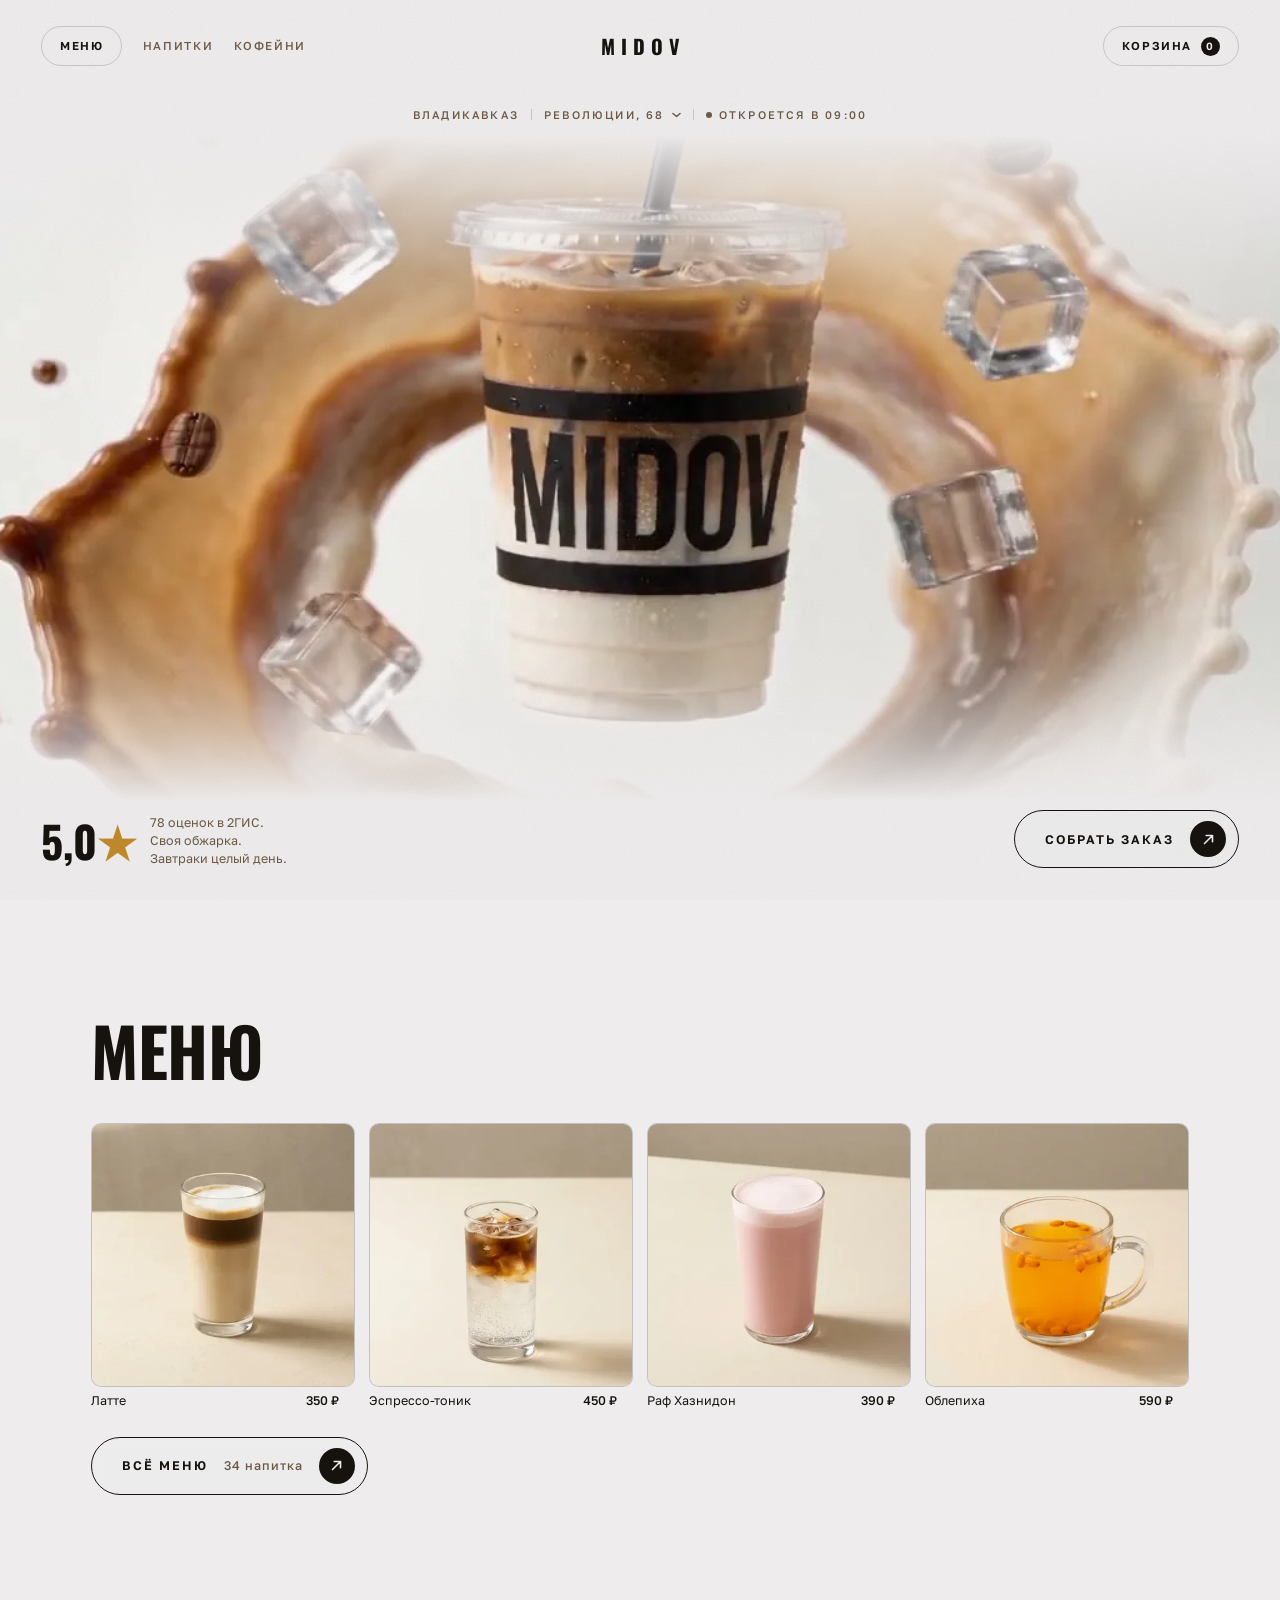
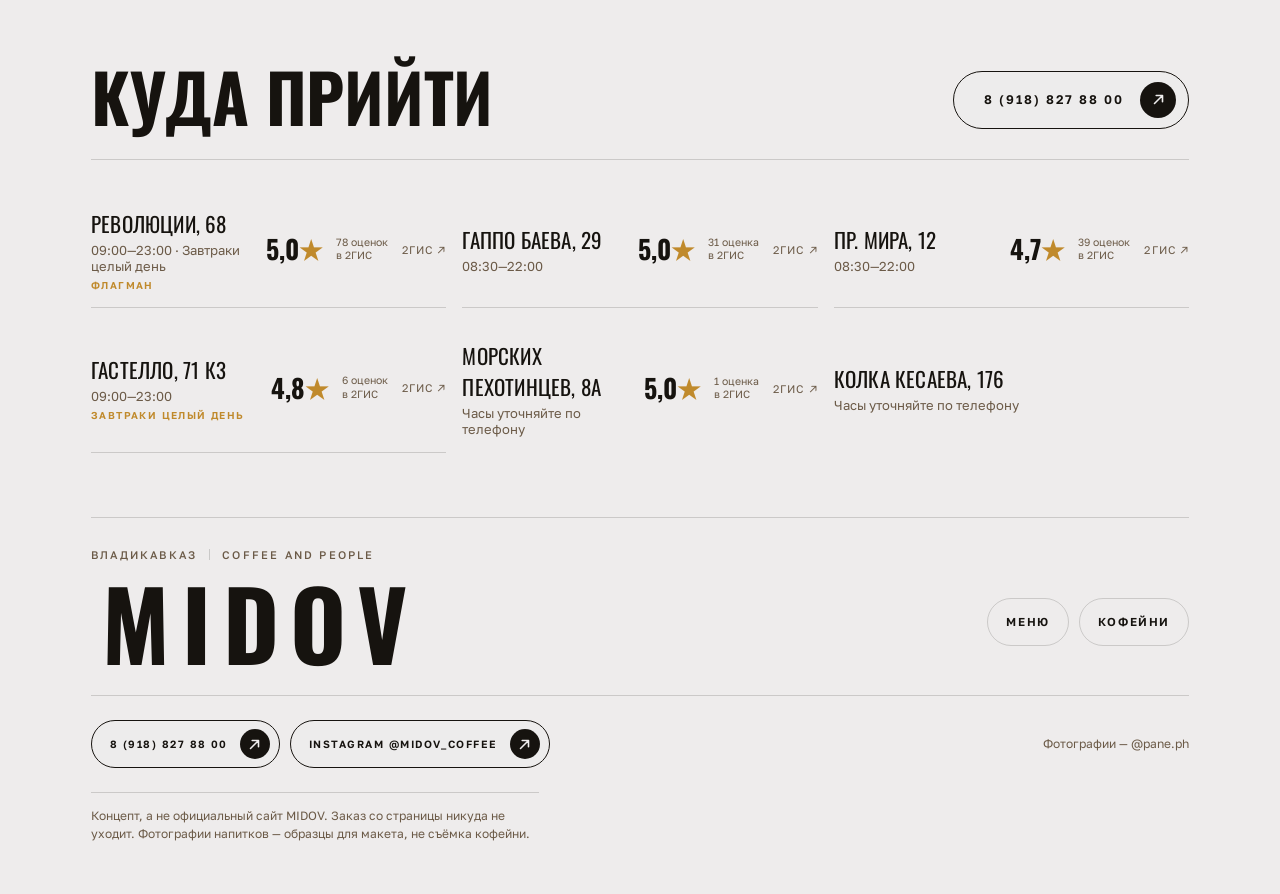
==== index.html @ 7a3e1029 "Концепт сайта MIDOV, выложенный статикой Страница уходит на публичный адрес, поэтому к ней добавлено" ====
<!doctype html>
<html lang="ru">
<head>
<meta charset="utf-8">
<meta name="viewport" content="width=device-width, initial-scale=1">
<title>MIDOV Coffee — концепт сайта кофейни, Владикавказ</title>

<!-- Служебная разметка для поиска и мессенджеров. Появилась вместе с
     выкладкой на публичный адрес: страницу должно быть видно в выдаче,
     а по ссылке в переписке обязано разворачиваться превью, а не голый
     адрес. Всё, что здесь сказано, повторяет строку в подвале — это
     концепт, а не сайт кофейни. Врать роботам тем же нельзя, чем нельзя
     врать гостю (принцип I). -->
<meta name="description" content="Демонстрационный сайт кофейни MIDOV: меню из семи разделов, шесть точек во Владикавказе и работающая корзина. Концепт, не официальный сайт кофейни.">
<link rel="canonical" href="https://sarmtem-t7.github.io/midov-demo/">

<meta property="og:type" content="website">
<meta property="og:locale" content="ru_RU">
<meta property="og:url" content="https://sarmtem-t7.github.io/midov-demo/">
<meta property="og:title" content="MIDOV Coffee — концепт сайта кофейни, Владикавказ">
<meta property="og:description" content="Меню из семи разделов, шесть точек во Владикавказе и заказ, который собирается прямо на странице. Концепт, не официальный сайт кофейни.">
<meta property="og:image" content="https://sarmtem-t7.github.io/midov-demo/assets/og-cover.jpg">
<meta property="og:image:width" content="1200">
<meta property="og:image:height" content="630">
<meta property="og:image:alt" content="Фасад MIDOV COFFEE и гости за уличными столиками">
<meta name="twitter:card" content="summary_large_image">

<link rel="preconnect" href="https://fonts.googleapis.com">
<link rel="preconnect" href="https://fonts.gstatic.com" crossorigin>
<link rel="stylesheet" href="https://fonts.googleapis.com/css2?family=Golos+Text:wght@400;500;600;700&family=Oswald:wght@500;700&display=swap">

<!-- Постер первого кадра грузим раньше всего: он появляется на экране
     до того, как доиграет хоть один кадр видео, и решает, увидит гость
     кофе или белый прямоугольник. -->
<link rel="preload" as="image" href="assets/video/hero-splash-poster.webp">

<!-- Стили первого экрана — здесь, внутри разметки, а не отдельным файлом.
     Первый экран и есть вся страница на этом шаге, поэтому «некритических»
     стилей у него нет: любой вынесенный кусок добавил бы блокирующий
     запрос ровно перед первым кадром (принцип IV конституции). -->
<style>
:root {
  --paper:    #EEECEC;
  --ink:      #16130F;
  --ink-soft: #6B5A47;
  --ochre:    #C08A2C;
  --hairline: rgba(22, 19, 15, .16);

  --display: 'Oswald', 'Haettenschweiler', 'Arial Narrow', sans-serif;
  --body:    'Golos Text', system-ui, -apple-system, 'Segoe UI', sans-serif;
}

@media (prefers-color-scheme: dark) {
  :root:not([data-theme="light"]) {
    --paper:    #131313;
    --ink:      #F2E8D7;
    --ink-soft: #A2907A;
    --ochre:    #E2A93E;
    --hairline: rgba(242, 232, 215, .18);
  }
}
:root[data-theme="dark"] {
  --paper:    #131313;
  --ink:      #F2E8D7;
  --ink-soft: #A2907A;
  --ochre:    #E2A93E;
  --hairline: rgba(242, 232, 215, .18);
}

* { box-sizing: border-box; }

/* Атрибут hidden задаёт display:none лишь в стилях браузера, и любое
   авторское display его перебивает. У .status стоит inline-flex, поэтому
   скрытый статус оставался видимым — а это показ выдуманных часов там,
   где их нет. Правило возвращает hidden силу над всей страницей. */
[hidden] { display: none !important; }
html, body { margin: 0; padding: 0; }
body {
  background: var(--paper);
  color: var(--ink);
  font-family: var(--body);
  -webkit-font-smoothing: antialiased;
  overflow-x: hidden;
}
:focus-visible { outline: 2px solid var(--ochre); outline-offset: 4px; border-radius: 2px; }

.hero {
  position: relative;
  min-height: 100svh;
  display: flex;
  flex-direction: column;
  padding: clamp(14px, 2.2vw, 26px) clamp(16px, 3.2vw, 44px) clamp(18px, 2.6vw, 32px);
  overflow: hidden;
  isolation: isolate;
}

/* ── Сцена ───────────────────────────────────────────────
   Ролик снят на холодном сером фоне, а страница кремовая.
   Умножение на цвет бумаги сажает белое видео ровно в тон
   страницы: белое становится кремовым, кофе остаётся кофе.
   Края растворяем маской — иначе виден прямоугольник и
   виньетка по его углам. */

.scene {
  position: absolute;
  inset: 0;
  isolation: isolate;
  pointer-events: none;
  overflow: hidden;
}

.scene--back { z-index: 1; }

/* Тот же кадр вторым слоем НАД заголовком, с окном по стакану.
   Пиксели те же и совмещены точка в точку, поэтому шва нет:
   меняется только то, что внутри окна текст уходит за предмет.
   Из-за этого сцена и текст перестают быть двумя слоями. */
.scene--front {
  z-index: 7;
  -webkit-mask-image: radial-gradient(ellipse 19% 40% at 51% 60%, #000 74%, transparent 92%);
          mask-image: radial-gradient(ellipse 19% 40% at 51% 60%, #000 74%, transparent 92%);
}

.scene video,
.scene img {
  display: block;
  width: 100%;
  height: 100%;
  object-fit: cover;
  /* Кадр сдвинут вниз: сверху остаётся чистая полоса фона,
     на которой держится заголовок. Цвет и свет не трогаем —
     ролик идёт ровно таким, каким снят. */
  object-position: center 68%;
}



/* Засветка бумагой сверху и снизу. Кадр занят почти целиком,
   и без неё шапка с заголовком тонут в кофе. Уменьшать сцену
   нельзя — в ней вся суть, поэтому отвоёвываем полосы светом.

   Полосы доведены до строк, которые на них стоят. Прежние держали
   контраст, пока внизу кадра оставался спокойный фон; на нынешнем
   ролике под строку рейтинга приходит светлый всплеск, и она пропадала:
   1,77 на светлой теме и ровно 1,00 на тёмной при норме 4,5 — то есть
   цвет текста в цвет кофе. Строка адреса давала 2,00 и 2,20.

   На узком экране это уже исправлено (см. медиазапрос ниже), там те же
   цифры вышли за 5. Здесь — то же самое лекарство: солнце садится ниже,
   а середина кадра, где и происходит всплеск, остаётся нетронутой. */
.hero::before {
  content: "";
  position: absolute;
  inset: 0;
  z-index: 2;
  pointer-events: none;
  background:
    linear-gradient(to bottom,
      var(--paper) 0%,
      var(--paper) 15%,
      color-mix(in srgb, var(--paper) 74%, transparent) 21%,
      color-mix(in srgb, var(--paper) 28%, transparent) 30%,
      transparent 39%),
    linear-gradient(to top,
      var(--paper) 0%,
      var(--paper) 11%,
      color-mix(in srgb, var(--paper) 62%, transparent) 18%,
      color-mix(in srgb, var(--paper) 24%, transparent) 26%,
      transparent 34%);
}

/* Бумажное зерно поверх всего. */
.hero::after {
  content: "";
  position: absolute;
  inset: 0;
  z-index: 9;
  pointer-events: none;
  opacity: .42;
  mix-blend-mode: multiply;
  background-image: url("data:image/svg+xml,%3Csvg xmlns='http://www.w3.org/2000/svg' width='180' height='180'%3E%3Cfilter id='n'%3E%3CfeTurbulence type='fractalNoise' baseFrequency='.85' numOctaves='3'/%3E%3CfeColorMatrix type='saturate' values='0'/%3E%3C/filter%3E%3Crect width='180' height='180' filter='url(%23n)' opacity='.22'/%3E%3C/svg%3E");
}

/* ── Шапка ───────────────────────────────────────────────── */

.nav {
  position: relative;
  z-index: 20;
  display: grid;
  grid-template-columns: 1fr auto 1fr;
  align-items: center;
  gap: 16px;
}
.nav__left, .nav__right { display: flex; align-items: center; gap: clamp(10px, 1.6vw, 26px); }
.nav__right { justify-content: flex-end; }

.pill {
  display: inline-flex; align-items: center; gap: 9px;
  min-height: 40px; padding: 0 18px;
  border: 1px solid var(--hairline); border-radius: 999px;
  /* font-family обязателен: <button> его не наследует, и кнопка корзины
     съезжала на системный Arial рядом со ссылками на Golos Text. */
  font-family: var(--body);
  font-size: 11.5px; font-weight: 600; letter-spacing: .14em; text-transform: uppercase;
  color: var(--ink); text-decoration: none; background: transparent; cursor: pointer;
  transition: background-color .25s ease, border-color .25s ease, color .25s ease;
}
.pill:hover { background: var(--ink); border-color: var(--ink); color: var(--paper); }

.pill__count {
  display: grid; place-items: center;
  min-width: 19px; height: 19px; border-radius: 999px;
  background: var(--ink); color: var(--paper);
  font-size: 10.5px; font-variant-numeric: tabular-nums;
  transition: background-color .25s ease, color .25s ease;
}
.pill:hover .pill__count { background: var(--paper); color: var(--ink); }

.nav__link {
  font-size: 11.5px; font-weight: 500; letter-spacing: .14em; text-transform: uppercase;
  color: var(--ink-soft); text-decoration: none; transition: color .2s ease;
}
.nav__link:hover { color: var(--ink); }

.nav__mark {
  font-family: var(--display); font-weight: 700;
  font-size: clamp(15px, 1.6vw, 20px);
  letter-spacing: .3em; text-indent: .3em; text-transform: uppercase;
}

/* ── Заголовок ───────────────────────────────────────────── */

.stage {
  position: relative;
  z-index: 6;
  display: flex; flex-direction: column; align-items: center;
  padding-top: clamp(14px, 4.2vh, 50px);
  pointer-events: none;
}

.eyebrow {
  display: flex; align-items: center; gap: 12px;
  margin: 0 0 clamp(10px, 1.8vh, 22px);
  font-size: 11px; font-weight: 500; letter-spacing: .2em; text-transform: uppercase;
  color: var(--ink-soft);
}
.eyebrow__sep { width: 1px; height: 11px; background: var(--hairline); }
.status { display: inline-flex; align-items: center; gap: 7px; }
.status__dot { width: 6px; height: 6px; border-radius: 999px; background: var(--ochre); }

.type {
  /* Слова разнесены по бокам от стакана: просвет между ними — это
     он сам. Прежняя строка шла по центру, и стакан съедал её
     середину; теперь съедать нечего, пауза задумана. */
  /* Сетка, а не flex: два столбца по 1fr прижимают слова к просвету
     с обеих сторон, поэтому сам просвет всегда ровно по центру кадра.
     На flex он съезжал, потому что слова разной длины. */
  display: grid;
  grid-template-columns: 1fr clamp(150px, 25vw, 460px) 1fr;
  align-items: baseline;
  width: 100%;
  margin: 0;
  font-family: var(--display); font-weight: 700;
  font-size: clamp(2.1rem, 7.4vw, 6.4rem);
  line-height: .92; letter-spacing: -.004em;
  text-transform: uppercase; text-align: center;
}
.type__word { display: block; overflow: hidden; padding: .11em 0 .13em; }
.type__word:first-child { grid-column: 1; justify-self: end;   text-align: right; }
.type__word:last-child  { grid-column: 3; justify-self: start; text-align: left;  }
.type__inner { display: block; }

/* ── Нижняя строка ───────────────────────────────────────── */

.footline {
  position: relative;
  z-index: 6;
  margin-top: auto;
  display: flex; align-items: flex-end; justify-content: space-between;
  gap: clamp(16px, 4vw, 60px);
}
.proof { display: flex; align-items: center; gap: 14px; }
.proof__score {
  font-family: var(--display); font-weight: 700;
  font-size: clamp(28px, 3.4vw, 46px); line-height: 1;
  font-variant-numeric: tabular-nums;
}
.proof__star { color: var(--ochre); }
.proof__text { max-width: 21ch; font-size: 12.5px; line-height: 1.45; color: var(--ink-soft); }

.cta {
  display: inline-flex; align-items: center; gap: 16px;
  min-height: 58px; padding: 0 12px 0 30px;
  border: 1px solid var(--ink); border-radius: 999px;
  font-size: 12.5px; font-weight: 600; letter-spacing: .16em; text-transform: uppercase;
  color: var(--ink); text-decoration: none; white-space: nowrap;
  background: color-mix(in srgb, var(--paper) 72%, transparent);
  backdrop-filter: blur(3px);
  transition: background-color .3s cubic-bezier(.22,1,.36,1), color .3s cubic-bezier(.22,1,.36,1);
}
.cta__arrow {
  display: grid; place-items: center;
  width: 36px; height: 36px; border-radius: 999px;
  background: var(--ink); color: var(--paper);
  transition: transform .35s cubic-bezier(.22,1,.36,1), background-color .3s ease, color .3s ease;
}
.cta:hover { background: var(--ink); color: var(--paper); }
.cta:hover .cta__arrow { background: var(--paper); color: var(--ink); transform: rotate(45deg); }

/* ── Появление ───────────────────────────────────────────── */

.js .hero:not(.anim) .type__inner { transform: translateY(106%); }
.js .hero:not(.anim) .nav,
.js .hero:not(.anim) .eyebrow,
.js .hero:not(.anim) .footline { opacity: 0; }

@media (prefers-reduced-motion: no-preference) {
  /* Текст входит, пока всплеск ещё поднимается: сначала кадр,
     потом слова — иначе они спорят за первую секунду. */
  .anim .type__inner { animation: rise-text .95s cubic-bezier(.22,1,.36,1) both; }
  .anim .type__word:nth-child(1) .type__inner { animation-delay: .70s; }
  .anim .type__word:nth-child(2) .type__inner { animation-delay: .84s; }
  .anim .nav,
  .anim .eyebrow  { animation: fade-up .8s cubic-bezier(.22,1,.36,1) .35s both; }
  .anim .footline { animation: fade-up .8s cubic-bezier(.22,1,.36,1) 1.9s both; }
}

@keyframes rise-text { from { transform: translateY(106%); } to { transform: none; } }
@keyframes fade-up   { from { transform: translateY(14px); opacity: 0; } to { transform: none; opacity: 1; } }

@media (max-width: 860px) { .nav__links { display: none; } }


@media (max-width: 680px) {
  /* На портретном экране кадр 16:9 заполняет высоту, и от всплеска
     остаётся крупный план стакана: корона уходит за края. Так и надо —
     первый экран должен быть сплошным, как на широком, а не полосой
     с пустыми полями сверху и снизу.

     Точка кадрирования поднята с 68% до 44%: при прежней низ кадра
     забирала молочная лужа, а надпись на стакане уезжала под нижнюю
     строку с рейтингом. */
  .scene__video { object-position: center 44%; }

  /* Строка рейтинга получает свою подложку — ровно тем же приёмом, каким
     держится кнопка заказа. Без неё текст лежит прямо на всплеске, и
     контраст падает до 1,80:1 при норме 4,5. Усиливать засветку дальше
     нельзя: она вымоет сам всплеск, ради которого экран и сделан. */
  .proof {
    padding: 10px 14px;
    border-radius: 16px;
    /* Плотная, а не полупрозрачная: сквозь 82% всплеск всё равно
       просвечивал и держал контраст на 3,16 вместо 4,5. */
    background: var(--paper);
  }

  /* Вертикальный ролик доходит до самого низа кадра, и нижняя строка легла
     прямо на всплеск: контраст упал до 1,80:1 при норме 4,5. Прежней
     засветки хватало, когда внизу оставался чистый фон. Усиливаем её
     на узком экране — ровно настолько, чтобы текст читался, не пряча
     сам всплеск. */
  .hero::before {
    background:
      /* Верхняя засветка доведена до места, где стоит строка адреса.
         Прежней хватало на светлой теме и не хватало на тёмной: ролик
         яркий, текст тоже светлый, и на полупрозрачной подложке
         контраст падал до 2,39 при норме 4,5. */
      linear-gradient(to bottom,
        var(--paper) 0%,
        var(--paper) 13%,
        color-mix(in srgb, var(--paper) 82%, transparent) 20%,
        color-mix(in srgb, var(--paper) 34%, transparent) 30%,
        transparent 42%),
      linear-gradient(to top,
        var(--paper) 0%,
        color-mix(in srgb, var(--paper) 92%, transparent) 12%,
        color-mix(in srgb, var(--paper) 62%, transparent) 22%,
        transparent 34%);
  }

  .footline { flex-direction: column; align-items: stretch; gap: 14px; }
  .cta { justify-content: space-between; padding-right: 11px; }
  .proof__text { max-width: none; }
  .eyebrow { flex-wrap: wrap; justify-content: center; row-gap: 6px; }
  /* Второй разделитель на узком экране лишний. Здесь был :last-of-type,
     но соседи все span — он указывал на .status, и разделитель оставался
     висеть в никуда после адреса. */
  .eyebrow > .eyebrow__sep:nth-last-child(2) { display: none; }
}

/* Низкий экран: вертикали мало, сцена начинает задевать заголовок
   и рейтинг — уводим её меньше и выше. */

/* ── Выбор точки ─────────────────────────────────────────
   Адрес в подзаголовке стоял один на всю сеть, хотя точек шесть и часы
   у них разные: 08:30 у одних, 09:00 у других. Теперь это кнопка, и
   выбор меняет разом адрес, часы и живой статус.

   Два подвоха этого места. Первый: .stage не принимает указатель
   (pointer-events: none), иначе сцена перестала бы ловить курсор —
   значит кнопке право на нажатие надо вернуть поимённо. Второй: .stage
   лежит на z-index 6, а над ним второй слой сцены (7) и зерно (9),
   поэтому раскрытый список уехал бы под них. Поднимаем весь слой
   заголовка только на время раскрытия. */
/* Порядок слоёв внутри .stage задан явно. Полагаться на неявный нельзя:
   у .type__inner остаётся transform после анимации появления, а это
   собственный контекст наложения, и заголовок всплывал поверх списка. */
.eyebrow { position: relative; z-index: 3; }
.type    { position: relative; z-index: 1; }
.picker  { position: relative; pointer-events: auto; }

.picker__btn {
  display: inline-flex; align-items: center; gap: 7px;
  min-height: 34px; margin: -6px -10px; padding: 0 10px;
  border: 0; border-radius: 999px; background: transparent;
  font: inherit; color: inherit; letter-spacing: inherit;
  text-transform: inherit; cursor: pointer;
  transition: background-color .2s ease, color .2s ease;
}
.picker__btn:hover { color: var(--ink); background: color-mix(in srgb, var(--ink) 7%, transparent); }
.picker__caret { transition: transform .25s cubic-bezier(.22,1,.36,1); }
.picker__btn[aria-expanded="true"] .picker__caret { transform: rotate(180deg); }

/* Список — span, а не ul. Парсер HTML закрывает <p> при встрече <ul>,
   и список вылетал из подзаголовка вместе со .picker: переставал
   наследовать pointer-events и позиционировался от чужого предка.
   В исходнике вложенность выглядела правильной, в дереве — нет. */
.picker__list {
  display: block;
  position: absolute; top: calc(100% + 10px); left: 50%; translate: -50% 0;
  z-index: 30; min-width: 240px; max-width: calc(100vw - 24px);
  margin: 0; padding: 6px; list-style: none;
  border: 1px solid var(--hairline); border-radius: 16px;
  /* Плотный фон, а не полупрозрачный: список висит над всплеском и над
     заголовком, и любая просвечивающая подложка делает адреса нечитаемыми.
     Размытие оставлено как подстраховка по краям, но опираться на него
     нельзя — без ускорителя оно не рисуется вовсе. */
  background: var(--paper);
  backdrop-filter: blur(14px);
  box-shadow: 0 18px 44px -18px rgba(0,0,0,.4);
  text-transform: none; letter-spacing: 0;
}
.picker__list[hidden] { display: none; }

.picker__opt {
  display: flex; align-items: baseline; gap: 10px; width: 100%;
  min-height: 44px; padding: 9px 12px;            /* 44px — цель нажатия */
  border: 0; border-radius: 11px; background: transparent;
  font-family: var(--body); font-size: 13px; color: var(--ink);
  text-align: left; cursor: pointer;
}
.picker__opt:hover { background: color-mix(in srgb, var(--ink) 8%, transparent); }
.picker__opt[aria-current="true"] { background: color-mix(in srgb, var(--ochre) 17%, transparent); }
.picker__opt-addr { flex: 1; font-weight: 500; }
/* Часы моноширинными цифрами: иначе строки списка дёргаются по вертикали. */
.picker__opt-hours { font-size: 11.5px; color: var(--ink-soft); font-variant-numeric: tabular-nums; }
.picker__opt-flag { font-size: 10px; letter-spacing: .12em; text-transform: uppercase; color: var(--ochre); }

/* Слой заголовка поднимается над сценой и зерном только пока список открыт. */
.hero.picker-open .stage { z-index: 12; }

@media (max-width: 680px) {
  .picker__list { left: 0; translate: 0 0; }
}

/* Анимация после всплеска — тот самый ролик из Higgsfield, но развёрнутый
   и замкнутый.

   Развёрнутый: он начинается со 139-го кадра, а всплеск обрывается на
   94-м из 97 — это лучшая пара из всех 97×144 сочетаний. Подбирать можно
   обе точки сразу, а не только начало анимации: расхождение падает
   с 9,0% пикселей до 2,5%. Хвоста всплеска теряется 0,12 секунды.

   Замкнутый: ролик идёт вперёд, затем назад, поэтому его конец равен его
   началу — 0,0%. Точки повтора, которую ловил глаз раз в шесть секунд,
   больше нет вовсе.

   Оставшиеся 6,9% закрывает наплыв. Он длинный и плавный намеренно: ролики
   сняты порознь и точно совпасть не могут, а на почти осевшей жидкости
   восьмая доля секунды на кадр читается как оседание, а не как склейка. */
.scene__video { position: absolute; inset: 0; }

/* Смена мгновенная, без наплыва.

   Наплыв здесь был вреден по существу. Стакан в последнем кадре всплеска
   и в первом кадре анимации стоит чуть по-разному, и пока оба слоя
   полупрозрачны, видно ДВА стакана: двойной ободок, задвоенная надпись.
   Никакая длительность это не лечит — наоборот, чем дольше наплыв, тем
   дольше держится призрак.

   Пара кадров подобрана по самому стакану, а не по кадру целиком: раньше
   выбор перетягивал размытый фон всплеска, занимающий больше половины
   площади. Всплеск обрывается на 94-м кадре из 97, анимация начинается
   со 135-го — расхождение по стакану 2,14 против 2,92 у прежней пары.

   Скачок при такой смене меньше, чем собственное движение ролика между
   соседними кадрами, поэтому резкая склейка тише плавной. */
.scene__video--splash { opacity: 1; }
.scene__video--idle   { opacity: 0; }
.scene.is-idle .scene__video--idle { opacity: 1; }
.scene.is-idle .scene__video--idle { opacity: 1; }

@media (prefers-reduced-motion: reduce) {
  .scene__video--idle { transition: none; }
}


/* Заголовок ушёл с экрана, но остался для голоса и поиска. */
.sr-only {
  position: absolute; width: 1px; height: 1px;
  margin: -1px; padding: 0; overflow: hidden;
  clip: rect(0 0 0 0); clip-path: inset(50%); white-space: nowrap;
}


/* Автозапуск запрещён: показываем конечный кадр без движения. Постер
   петли — это финал сцены, то есть уже собранная композиция, а не
   первый кадр всплеска, на котором стакана ещё нет. */
.scene.is-static .scene__video--idle {
  background: var(--paper) center/cover no-repeat;
}
</style>

<!-- Стили секций ниже первого экрана: меню, панель заказа, точки, подвал. -->
<link rel="stylesheet" href="css/style.css">

<!-- Маршрутизатор подключён здесь, а не в конце страницы, и это в нём
     главное: он ставит вид (лендинг или меню) атрибутом на <html> до
     того, как разобран <body>. Подключи его ниже — гость, пришедший по
     ссылке сразу в меню, увидел бы вспышку лендинга. Он же не даёт
     закачаться ролику первого экрана, если первый экран не показывается. -->
<script src="js/router.js"></script>

<script>document.documentElement.classList.add('js')</script>
</head>
<body>

<div class="hero">

  <div class="scene scene--back" aria-hidden="true">
    <video class="scene__video scene__video--splash" poster="assets/video/hero-splash-poster.webp"
           data-poster-v="assets/video/hero-v-poster.webp" muted autoplay playsinline preload="auto">
      <source src="assets/video/hero-splash.mp4" data-src-v="assets/video/hero-loop-v.mp4" type="video/mp4">
    </video>
    <video class="scene__video scene__video--idle" poster="assets/video/hero-idle-poster.webp"
           data-poster-v="assets/video/hero-v-poster.webp" muted autoplay playsinline preload="auto" loop>
      <source src="assets/video/hero-idle.mp4" type="video/mp4">
    </video>
  </div>

  <header class="nav">
    <div class="nav__left">
      <a class="pill" href="#menu">Меню</a>
      <a class="nav__link nav__links" href="#menu">Напитки</a>
      <a class="nav__link nav__links" href="#shops">Кофейни</a>
    </div>
    <span class="nav__mark">MIDOV</span>
    <div class="nav__right">
      <button class="pill" type="button" id="cart-btn">Корзина <span class="pill__count" id="cart-count">0</span></button>
    </div>
  </header>

  <div class="stage">
    <p class="eyebrow">
      <span>Владикавказ</span>
      <span class="eyebrow__sep" aria-hidden="true"></span>
      <span class="picker">
        <button class="picker__btn" type="button" id="shop-btn"
                aria-expanded="false" aria-haspopup="listbox" aria-controls="shop-list">
          <span id="shop-addr">Революции, 68</span>
          <svg class="picker__caret" width="9" height="6" viewBox="0 0 9 6" fill="none" aria-hidden="true">
            <path d="M1 1.5 4.5 4.5 8 1.5" stroke="currentColor" stroke-width="1.5" stroke-linecap="round" stroke-linejoin="round"/>
          </svg>
        </button>
        <span class="picker__list" id="shop-list" role="listbox" aria-label="Выберите кофейню" hidden></span>
      </span>
      <span class="eyebrow__sep" aria-hidden="true"></span>
      <span class="status"><span class="status__dot"></span><span id="status-text"></span></span>
    </p>

    <h1 class="sr-only">MIDOV — кофейня во Владикавказе</h1>
  </div>

  <div class="footline">
    <div class="proof">
      <span class="proof__score" id="proof-score">5,0<span class="proof__star">★</span></span>
      <span class="proof__text" id="proof-text">78 оценок в 2ГИС.<br>Своя обжарка.</span>
    </div>
    <a class="cta" href="#">
      Собрать заказ
      <span class="cta__arrow" aria-hidden="true">
        <svg width="15" height="15" viewBox="0 0 15 15" fill="none">
          <path d="M3.5 11.5 11.5 3.5M11.5 3.5H5.2M11.5 3.5v6.3" stroke="currentColor" stroke-width="1.6" stroke-linecap="round" stroke-linejoin="round"/>
        </svg>
      </span>
    </a>
  </div>

</div>

<!-- ═══ Меню на весь экран ══════════════════════════════════════════════
     Отдельная вкладка меню, о которой просил заказчик. Отдельным файлом её
     сделать нельзя: демо уходит одним артефактом, второму html там негде
     лежать. Поэтому это вид: лендинг и меню сменяют друг друга в одном
     документе, а адрес меняет router.js через history.pushState('#menu') —
     значит и кнопка «назад» в браузере работает, и ссылку на меню можно
     переслать.

     Вид стоит сразу за первым экраном намеренно. Гость, пришедший прямо в
     меню, получает его разметку следом за шапкой, а не в конце документа
     за лендингом, точками и подвалом.

     Разделы и цены сюда не вписаны: их дорисовывает js/menu-render.js из
     js/menu.js — это урок T021, вторая копия цен однажды тихо разошлась с
     первой. Кадры, наоборот, стоят прямо здесь: srcset, sizes и размеры
     браузер обязан увидеть до запуска скрипта, иначе он не выберет файл под
     ширину экрана и уронит вёрстку при догрузке (принцип IV, FR-019). Тем
     же обходом разметки собирается артефакт — кадр, рождённый скриптом, в
     него бы не попал. -->
<div class="mv" id="menu-view">

  <header class="mv__bar">
    <div class="wrap mv__bar-in">
      <!-- Выход с этого экрана стоит на самом экране, а не только в кнопке
           браузера: гость мог прийти сюда по ссылке, и позади у него ничего
           нет. Выходов два и оба ведут на лендинг — «Назад» и знак MIDOV.
           Стоят они рядом, слева, а не по краям: знак посередине требует
           одинаковых полей справа и слева, а на 320px три подписи в строку
           не встают вовсе — корзина уезжала за край на 51px. Слева же они
           читаются как одна шапка: стрелка, имя, дальше содержимое. -->
      <div class="mv__home">
        <button class="pill mv__back" type="button" data-go="site" aria-label="Назад, на главную">
          <svg class="mv__back-arrow" width="13" height="13" viewBox="0 0 15 15" fill="none" aria-hidden="true">
            <path d="M12 7.5H3.5M3.5 7.5 7 4M3.5 7.5 7 11" stroke="currentColor" stroke-width="1.6" stroke-linecap="round" stroke-linejoin="round"/>
          </svg>
          <span class="mv__back-text">Назад</span>
        </button>
        <button class="mv__mark" type="button" data-go="site" aria-label="MIDOV — вернуться на главную">MIDOV</button>
      </div>
      <!-- Счётчик здесь свой, а нажатие уходит кнопке первого экрана:
           панель заказа подписана на #cart-btn по id, и второй такой id
           был бы недопустим, а второй обработчик — второй правдой. -->
      <button class="pill mv__cart" type="button" id="mv-cart-btn">Корзина <span class="pill__count" id="mv-cart-count">0</span></button>
    </div>
  </header>

  <div class="wrap mv__intro">
    <!-- tabindex="-1" ради фокуса: смена вида — это смена страницы, и
         курсор клавиатуры обязан переехать сюда, а не остаться на кнопке,
         которой больше нет на экране. -->
    <h1 class="menu__title" tabindex="-1">Меню</h1>

    <noscript>
      <p class="menu__noscript">Разделы и цены собираются на странице скриптом. Если он не выполняется, спросите меню по телефону: <a href="tel:+79188278800">8 (918) 827 88 00</a>.</p>
    </noscript>
  </div>

  <div class="wrap"><div class="menu__group" data-section="black">
    <ul class="cards">
      <li class="card" data-item="espresso"><span class="card__shot"><img class="card__img"
           src="assets/drinks/espresso-400.webp"
           srcset="assets/drinks/espresso-400.webp 400w, assets/drinks/espresso-800.webp 800w"
           sizes="(min-width: 1200px) 210px, (min-width: 900px) 23vw, (min-width: 620px) 30vw, 45vw"
           width="400" height="400" loading="lazy" decoding="async"
           alt="Эспрессо в белой чашке на блюдце"></span></li>
      <li class="card" data-item="americano"><span class="card__shot"><img class="card__img"
           src="assets/drinks/americano-400.webp"
           srcset="assets/drinks/americano-400.webp 400w, assets/drinks/americano-800.webp 800w"
           sizes="(min-width: 1200px) 210px, (min-width: 900px) 23vw, (min-width: 620px) 30vw, 45vw"
           width="400" height="400" loading="lazy" decoding="async"
           alt="Американо в белой чашке на блюдце"></span></li>
      <li class="card" data-item="filter"><span class="card__shot"><img class="card__img"
           src="assets/drinks/filter-400.webp"
           srcset="assets/drinks/filter-400.webp 400w, assets/drinks/filter-800.webp 800w"
           sizes="(min-width: 1200px) 210px, (min-width: 900px) 23vw, (min-width: 620px) 30vw, 45vw"
           width="400" height="400" loading="lazy" decoding="async"
           alt="Фильтр в стеклянном стакане"></span></li>
    </ul>
  </div></div>
  <div class="wrap"><div class="menu__group" data-section="milky">
    <ul class="cards">
      <li class="card" data-item="cappuccino"><span class="card__shot"><img class="card__img"
           src="assets/drinks/cappuccino-400.webp"
           srcset="assets/drinks/cappuccino-400.webp 400w, assets/drinks/cappuccino-800.webp 800w"
           sizes="(min-width: 1200px) 210px, (min-width: 900px) 23vw, (min-width: 620px) 30vw, 45vw"
           width="400" height="400" loading="lazy" decoding="async"
           alt="Капучино в белой чашке, с рисунком на пене"></span></li>
      <li class="card" data-item="latte"><span class="card__shot"><img class="card__img"
           src="assets/drinks/latte-400.webp"
           srcset="assets/drinks/latte-400.webp 400w, assets/drinks/latte-800.webp 800w"
           sizes="(min-width: 1200px) 210px, (min-width: 900px) 23vw, (min-width: 620px) 30vw, 45vw"
           width="400" height="400" loading="lazy" decoding="async"
           alt="Латте в высоком стакане, слоями"></span></li>
      <li class="card" data-item="flat-white"><span class="card__shot"><img class="card__img"
           src="assets/drinks/flat-white-400.webp"
           srcset="assets/drinks/flat-white-400.webp 400w, assets/drinks/flat-white-800.webp 800w"
           sizes="(min-width: 1200px) 210px, (min-width: 900px) 23vw, (min-width: 620px) 30vw, 45vw"
           width="400" height="400" loading="lazy" decoding="async"
           alt="Флэт уайт в белой чашке, с рисунком на пене"></span></li>
      <li class="card" data-item="raf-cocoa"><span class="card__shot"><img class="card__img"
           src="assets/drinks/raf-cocoa-400.webp"
           srcset="assets/drinks/raf-cocoa-400.webp 400w, assets/drinks/raf-cocoa-800.webp 800w"
           sizes="(min-width: 1200px) 210px, (min-width: 900px) 23vw, (min-width: 620px) 30vw, 45vw"
           width="400" height="400" loading="lazy" decoding="async"
           alt="Раф какао в высоком стакане, с какао на пене"></span></li>
    </ul>
  </div></div>
  <div class="wrap"><div class="menu__group" data-section="fresh">
    <ul class="cards">
      <li class="card" data-item="apple"><span class="card__shot"><img class="card__img"
           src="assets/drinks/apple-400.webp"
           srcset="assets/drinks/apple-400.webp 400w, assets/drinks/apple-800.webp 800w"
           sizes="(min-width: 1200px) 210px, (min-width: 900px) 23vw, (min-width: 620px) 30vw, 45vw"
           width="400" height="400" loading="lazy" decoding="async"
           alt="Яблоко в высоком стакане"></span></li>
      <li class="card" data-item="grapefruit"><span class="card__shot"><img class="card__img"
           src="assets/drinks/grapefruit-400.webp"
           srcset="assets/drinks/grapefruit-400.webp 400w, assets/drinks/grapefruit-800.webp 800w"
           sizes="(min-width: 1200px) 210px, (min-width: 900px) 23vw, (min-width: 620px) 30vw, 45vw"
           width="400" height="400" loading="lazy" decoding="async"
           alt="Грейпфрут в высоком стакане"></span></li>
      <li class="card" data-item="carrot"><span class="card__shot"><img class="card__img"
           src="assets/drinks/carrot-400.webp"
           srcset="assets/drinks/carrot-400.webp 400w, assets/drinks/carrot-800.webp 800w"
           sizes="(min-width: 1200px) 210px, (min-width: 900px) 23vw, (min-width: 620px) 30vw, 45vw"
           width="400" height="400" loading="lazy" decoding="async"
           alt="Морковь в высоком стакане"></span></li>
      <li class="card" data-item="orange"><span class="card__shot"><img class="card__img"
           src="assets/drinks/orange-400.webp"
           srcset="assets/drinks/orange-400.webp 400w, assets/drinks/orange-800.webp 800w"
           sizes="(min-width: 1200px) 210px, (min-width: 900px) 23vw, (min-width: 620px) 30vw, 45vw"
           width="400" height="400" loading="lazy" decoding="async"
           alt="Апельсин в высоком стакане"></span></li>
    </ul>
  </div></div>
  <div class="wrap"><div class="menu__group" data-section="kids">
    <ul class="cards">
      <li class="card" data-item="cocoa-marshmallow"><span class="card__shot"><img class="card__img"
           src="assets/drinks/cocoa-marshmallow-400.webp"
           srcset="assets/drinks/cocoa-marshmallow-400.webp 400w, assets/drinks/cocoa-marshmallow-800.webp 800w"
           sizes="(min-width: 1200px) 210px, (min-width: 900px) 23vw, (min-width: 620px) 30vw, 45vw"
           width="400" height="400" loading="lazy" decoding="async"
           alt="Какао с маршмеллоу в стеклянной кружке, с маршмеллоу"></span></li>
      <li class="card" data-item="babyccino"><span class="card__shot"><img class="card__img"
           src="assets/drinks/babyccino-400.webp"
           srcset="assets/drinks/babyccino-400.webp 400w, assets/drinks/babyccino-800.webp 800w"
           sizes="(min-width: 1200px) 210px, (min-width: 900px) 23vw, (min-width: 620px) 30vw, 45vw"
           width="400" height="400" loading="lazy" decoding="async"
           alt="Бейбичино в маленькой чашке, только молочная пена"></span></li>
    </ul>
  </div></div>
  <div class="wrap"><div class="menu__group" data-section="cold-drinks">
    <ul class="cards">
      <li class="card" data-item="hani"><span class="card__shot"><img class="card__img"
           src="assets/drinks/hani-400.webp"
           srcset="assets/drinks/hani-400.webp 400w, assets/drinks/hani-800.webp 800w"
           sizes="(min-width: 1200px) 210px, (min-width: 900px) 23vw, (min-width: 620px) 30vw, 45vw"
           width="400" height="400" loading="lazy" decoding="async"
           alt="Хани в высоком стакане со льдом"></span></li>
      <li class="card" data-item="watermelon-raspberry"><span class="card__shot"><img class="card__img"
           src="assets/drinks/watermelon-raspberry-400.webp"
           srcset="assets/drinks/watermelon-raspberry-400.webp 400w, assets/drinks/watermelon-raspberry-800.webp 800w"
           sizes="(min-width: 1200px) 210px, (min-width: 900px) 23vw, (min-width: 620px) 30vw, 45vw"
           width="400" height="400" loading="lazy" decoding="async"
           alt="Арбуз-малина в высоком стакане со льдом"></span></li>
      <li class="card" data-item="espresso-tonic"><span class="card__shot"><img class="card__img"
           src="assets/drinks/espresso-tonic-400.webp"
           srcset="assets/drinks/espresso-tonic-400.webp 400w, assets/drinks/espresso-tonic-800.webp 800w"
           sizes="(min-width: 1200px) 210px, (min-width: 900px) 23vw, (min-width: 620px) 30vw, 45vw"
           width="400" height="400" loading="lazy" decoding="async"
           alt="Эспрессо-тоник в высоком стакане со льдом и пузырьками"></span></li>
      <li class="card" data-item="apple-lime"><span class="card__shot"><img class="card__img"
           src="assets/drinks/apple-lime-400.webp"
           srcset="assets/drinks/apple-lime-400.webp 400w, assets/drinks/apple-lime-800.webp 800w"
           sizes="(min-width: 1200px) 210px, (min-width: 900px) 23vw, (min-width: 620px) 30vw, 45vw"
           width="400" height="400" loading="lazy" decoding="async"
           alt="Яблоко-лайм в высоком стакане со льдом"></span></li>
      <li class="card" data-item="cold-brew"><span class="card__shot"><img class="card__img"
           src="assets/drinks/cold-brew-400.webp"
           srcset="assets/drinks/cold-brew-400.webp 400w, assets/drinks/cold-brew-800.webp 800w"
           sizes="(min-width: 1200px) 210px, (min-width: 900px) 23vw, (min-width: 620px) 30vw, 45vw"
           width="400" height="400" loading="lazy" decoding="async"
           alt="Cold brew в высоком стакане со льдом"></span></li>
      <li class="card" data-item="iced-latte"><span class="card__shot"><img class="card__img"
           src="assets/drinks/iced-latte-400.webp"
           srcset="assets/drinks/iced-latte-400.webp 400w, assets/drinks/iced-latte-800.webp 800w"
           sizes="(min-width: 1200px) 210px, (min-width: 900px) 23vw, (min-width: 620px) 30vw, 45vw"
           width="400" height="400" loading="lazy" decoding="async"
           alt="Айс латте в высоком стакане со льдом, слоями"></span></li>
      <li class="card" data-item="yug-vostok"><span class="card__shot"><img class="card__img"
           src="assets/drinks/yug-vostok-400.webp"
           srcset="assets/drinks/yug-vostok-400.webp 400w, assets/drinks/yug-vostok-800.webp 800w"
           sizes="(min-width: 1200px) 210px, (min-width: 900px) 23vw, (min-width: 620px) 30vw, 45vw"
           width="400" height="400" loading="lazy" decoding="async"
           alt="Юг-Восток в высоком стакане со льдом и долькой апельсина"></span></li>
      <li class="card" data-item="double-m"><span class="card__shot"><img class="card__img"
           src="assets/drinks/double-m-400.webp"
           srcset="assets/drinks/double-m-400.webp 400w, assets/drinks/double-m-800.webp 800w"
           sizes="(min-width: 1200px) 210px, (min-width: 900px) 23vw, (min-width: 620px) 30vw, 45vw"
           width="400" height="400" loading="lazy" decoding="async"
           alt="Дабл М в высоком стакане со льдом"></span></li>
      <li class="card" data-item="japanese-story"><span class="card__shot"><img class="card__img"
           src="assets/drinks/japanese-story-400.webp"
           srcset="assets/drinks/japanese-story-400.webp 400w, assets/drinks/japanese-story-800.webp 800w"
           sizes="(min-width: 1200px) 210px, (min-width: 900px) 23vw, (min-width: 620px) 30vw, 45vw"
           width="400" height="400" loading="lazy" decoding="async"
           alt="Японская история в высоком стакане со льдом, зелёный слой поверх молока"></span></li>
    </ul>
  </div></div>

  <div class="wrap"><div class="menu__group" data-section="midov-special">
    <ul class="cards">
      <li class="card" data-item="raf-haznidon"><span class="card__shot"><img class="card__img"
           src="assets/drinks/raf-haznidon-400.webp"
           srcset="assets/drinks/raf-haznidon-400.webp 400w, assets/drinks/raf-haznidon-800.webp 800w"
           sizes="(min-width: 1200px) 210px, (min-width: 900px) 23vw, (min-width: 620px) 30vw, 45vw"
           width="400" height="400" loading="lazy" decoding="async"
           alt="Раф Хазнидон в высоком стакане, розовый, с молочной пеной"></span></li>
      <li class="card" data-item="latte-canada"><span class="card__shot"><img class="card__img"
           src="assets/drinks/latte-canada-400.webp"
           srcset="assets/drinks/latte-canada-400.webp 400w, assets/drinks/latte-canada-800.webp 800w"
           sizes="(min-width: 1200px) 210px, (min-width: 900px) 23vw, (min-width: 620px) 30vw, 45vw"
           width="400" height="400" loading="lazy" decoding="async"
           alt="Латте Канада в высоком стакане, слоями"></span></li>
      <li class="card" data-item="latte-halva"><span class="card__shot"><img class="card__img"
           src="assets/drinks/latte-halva-400.webp"
           srcset="assets/drinks/latte-halva-400.webp 400w, assets/drinks/latte-halva-800.webp 800w"
           sizes="(min-width: 1200px) 210px, (min-width: 900px) 23vw, (min-width: 620px) 30vw, 45vw"
           width="400" height="400" loading="lazy" decoding="async"
           alt="Латте Халва в высоком стакане, слоями"></span></li>
      <li class="card" data-item="matcha-cappuccino"><span class="card__shot"><img class="card__img"
           src="assets/drinks/matcha-cappuccino-400.webp"
           srcset="assets/drinks/matcha-cappuccino-400.webp 400w, assets/drinks/matcha-cappuccino-800.webp 800w"
           sizes="(min-width: 1200px) 210px, (min-width: 900px) 23vw, (min-width: 620px) 30vw, 45vw"
           width="400" height="400" loading="lazy" decoding="async"
           alt="Матча капучино в белой чашке, зелёный, с молочной пеной"></span></li>
      <li class="card" data-item="peanut-raf"><span class="card__shot"><img class="card__img"
           src="assets/drinks/peanut-raf-400.webp"
           srcset="assets/drinks/peanut-raf-400.webp 400w, assets/drinks/peanut-raf-800.webp 800w"
           sizes="(min-width: 1200px) 210px, (min-width: 900px) 23vw, (min-width: 620px) 30vw, 45vw"
           width="400" height="400" loading="lazy" decoding="async"
           alt="Арахисовый раф в высоком стакане, с молочной пеной"></span></li>
    </ul>
  </div></div>
  <div class="wrap"><div class="menu__group" data-section="tea">
    <ul class="cards">
      <li class="card" data-item="sbiten"><span class="card__shot"><img class="card__img"
           src="assets/drinks/sbiten-400.webp"
           srcset="assets/drinks/sbiten-400.webp 400w, assets/drinks/sbiten-800.webp 800w"
           sizes="(min-width: 1200px) 210px, (min-width: 900px) 23vw, (min-width: 620px) 30vw, 45vw"
           width="400" height="400" loading="lazy" decoding="async"
           alt="Сбитень в стеклянной кружке, с палочкой корицы"></span></li>
      <li class="card" data-item="buckwheat-puer-cranberry-honey"><span class="card__shot"><img class="card__img"
           src="assets/drinks/buckwheat-puer-cranberry-honey-400.webp"
           srcset="assets/drinks/buckwheat-puer-cranberry-honey-400.webp 400w, assets/drinks/buckwheat-puer-cranberry-honey-800.webp 800w"
           sizes="(min-width: 1200px) 210px, (min-width: 900px) 23vw, (min-width: 620px) 30vw, 45vw"
           width="400" height="400" loading="lazy" decoding="async"
           alt="Гречишный пуэр клюква-мёд в стеклянной кружке, с клюквой"></span></li>
      <li class="card" data-item="pineapple-lime"><span class="card__shot"><img class="card__img"
           src="assets/drinks/pineapple-lime-400.webp"
           srcset="assets/drinks/pineapple-lime-400.webp 400w, assets/drinks/pineapple-lime-800.webp 800w"
           sizes="(min-width: 1200px) 210px, (min-width: 900px) 23vw, (min-width: 620px) 30vw, 45vw"
           width="400" height="400" loading="lazy" decoding="async"
           alt="Ананас-лайм в стеклянной кружке, с долькой лайма"></span></li>
      <li class="card" data-item="sea-buckthorn"><span class="card__shot"><img class="card__img"
           src="assets/drinks/sea-buckthorn-400.webp"
           srcset="assets/drinks/sea-buckthorn-400.webp 400w, assets/drinks/sea-buckthorn-800.webp 800w"
           sizes="(min-width: 1200px) 210px, (min-width: 900px) 23vw, (min-width: 620px) 30vw, 45vw"
           width="400" height="400" loading="lazy" decoding="async"
           alt="Облепиха в стеклянной кружке, с ягодами облепихи"></span></li>
      <li class="card" data-item="raspberry-ginger"><span class="card__shot"><img class="card__img"
           src="assets/drinks/raspberry-ginger-400.webp"
           srcset="assets/drinks/raspberry-ginger-400.webp 400w, assets/drinks/raspberry-ginger-800.webp 800w"
           sizes="(min-width: 1200px) 210px, (min-width: 900px) 23vw, (min-width: 620px) 30vw, 45vw"
           width="400" height="400" loading="lazy" decoding="async"
           alt="Малина-имбирь в стеклянной кружке, с малиной и имбирём"></span></li>
      <li class="card" data-item="nanayi-chai"><span class="card__shot"><img class="card__img"
           src="assets/drinks/nanayi-chai-400.webp"
           srcset="assets/drinks/nanayi-chai-400.webp 400w, assets/drinks/nanayi-chai-800.webp 800w"
           sizes="(min-width: 1200px) 210px, (min-width: 900px) 23vw, (min-width: 620px) 30vw, 45vw"
           width="400" height="400" loading="lazy" decoding="async"
           alt="Нанайы-цай в стеклянной кружке, с листьями"></span></li>
      <li class="card" data-item="loose-leaf-classic"><span class="card__shot"><img class="card__img"
           src="assets/drinks/loose-leaf-classic-400.webp"
           srcset="assets/drinks/loose-leaf-classic-400.webp 400w, assets/drinks/loose-leaf-classic-800.webp 800w"
           sizes="(min-width: 1200px) 210px, (min-width: 900px) 23vw, (min-width: 620px) 30vw, 45vw"
           width="400" height="400" loading="lazy" decoding="async"
           alt="Листовая классика в стеклянном чайнике, с листьями на дне"></span></li>
    </ul>
  </div></div>

  <!-- Честная пометка. Съёмка гостей и залов у кофейни своя, а предметной
       нет: все 34 кадра напитков — образцы для этого макета. В подвале об
       этом сказано, но в виде «полное меню» подвал скрыт — а смотрят кадры
       именно здесь. Строка обязана стоять там, где на них смотрят. -->
  <div class="wrap">
    <p class="mv__origin">Фотографии напитков — образцы для этого макета, не съёмка MIDOV. Сама страница — концепт, а не официальный сайт кофейни.</p>
  </div>

</div>

<!-- ═══ Меню на лендинге ═══════════════════════════════════════════════
     От полного меню здесь осталось начало: заголовок, четыре напитка из
     разных разделов и кнопка «Всё меню». Полный список ушёл в отдельный
     вид — держать его и здесь значило бы заставить гостя дважды пролистать
     одно и то же на одной странице.

     Раздел сохранил id="menu": на него ведут ссылки из подвала и из пустой
     корзины, и ломать их незачем. Ссылки с href="#menu" перехватывает
     router.js и открывает меню видом; без скрипта они просто прокручивают
     сюда, к приманкам и ценам.

     Два кадра собственной съёмки остались на своих местах и делают ту же
     работу: зал открывает меню («где вы будете это пить»), фасад закрывает
     и подводит к разделу точек («куда прийти»). -->
<section class="menu" id="menu" aria-labelledby="menu-title">

  <div class="wrap menu__intro">
    <h2 class="menu__title" id="menu-title">Меню</h2>

    <noscript>
      <p class="menu__noscript">Цены собираются на странице скриптом. Если он не выполняется, спросите меню по телефону: <a href="tel:+79188278800">8 (918) 827 88 00</a>.</p>
    </noscript>
  </div>

  <div class="wrap">
    <!-- Позиции выбраны по одной из разных разделов: по четырём карточкам
         должно быть видно, что меню шире кофе. Цены в разметку не вписаны —
         их, как и названия, ставит menu-render.js из тех же данных, что и
         полное меню. -->
    <ul class="cards cards--teaser" data-teaser>
      <li class="card" data-item="latte"><span class="card__shot"><img class="card__img"
           src="assets/drinks/latte-400.webp"
           srcset="assets/drinks/latte-400.webp 400w, assets/drinks/latte-800.webp 800w"
           sizes="(min-width: 1200px) 265px, (min-width: 620px) 23vw, 45vw"
           width="400" height="400" loading="lazy" decoding="async"
           alt="Латте в высоком стакане, слоями"></span></li>
      <li class="card" data-item="espresso-tonic"><span class="card__shot"><img class="card__img"
           src="assets/drinks/espresso-tonic-400.webp"
           srcset="assets/drinks/espresso-tonic-400.webp 400w, assets/drinks/espresso-tonic-800.webp 800w"
           sizes="(min-width: 1200px) 265px, (min-width: 620px) 23vw, 45vw"
           width="400" height="400" loading="lazy" decoding="async"
           alt="Эспрессо-тоник в высоком стакане со льдом и пузырьками"></span></li>
      <li class="card" data-item="raf-haznidon"><span class="card__shot"><img class="card__img"
           src="assets/drinks/raf-haznidon-400.webp"
           srcset="assets/drinks/raf-haznidon-400.webp 400w, assets/drinks/raf-haznidon-800.webp 800w"
           sizes="(min-width: 1200px) 265px, (min-width: 620px) 23vw, 45vw"
           width="400" height="400" loading="lazy" decoding="async"
           alt="Раф Хазнидон в высоком стакане, розовый, с молочной пеной"></span></li>
      <li class="card" data-item="sea-buckthorn"><span class="card__shot"><img class="card__img"
           src="assets/drinks/sea-buckthorn-400.webp"
           srcset="assets/drinks/sea-buckthorn-400.webp 400w, assets/drinks/sea-buckthorn-800.webp 800w"
           sizes="(min-width: 1200px) 265px, (min-width: 620px) 23vw, 45vw"
           width="400" height="400" loading="lazy" decoding="async"
           alt="Облепиха в стеклянной кружке, с ягодами облепихи"></span></li>
    </ul>

    <button class="cta menu__all" type="button" data-go="menu">
      <span>Всё меню</span>
      <span class="menu__all-n" data-menu-count></span>
      <span class="cta__arrow" aria-hidden="true">
        <svg width="15" height="15" viewBox="0 0 15 15" fill="none">
          <path d="M3.5 11.5 11.5 3.5M11.5 3.5H5.2M11.5 3.5v6.3" stroke="currentColor" stroke-width="1.6" stroke-linecap="round" stroke-linejoin="round"/>
        </svg>
      </span>
    </button>
  </div>
</section>

<!-- ═══ Шесть точек ═══════════════════════════════════════════════════
     Карточки стоят в разметке, а не собираются скриптом. Меню собирается,
     потому что цены имеют право жить только в js/menu.js; здесь причина
     обратная: адрес кофейни обязан читаться и тогда, когда скрипт не
     выполнился, — это последнее, ради чего гость возвращается на сайт.

     Всё, что здесь написано, взято из facts.md и совпадает с
     js/shops-data.js до цифры. Две точки показаны намеренно бедно:
     часы Морских Пехотинцев источником не подтверждены, а по Колка
     Кесаева подтверждён только сам адрес с сайта MIDOV — карточки нет
     ни в 2ГИС, ни в Яндекс Картах. Выдумать «как у соседней точки»
     нельзя, а увести гостя по чужой ссылке хуже, чем не увести никуда
     (принцип I). -->
<section class="shops" id="shops" aria-labelledby="shops-title">
  <div class="wrap">

    <div class="shops__header">
      <div class="shops__headline">
        <h2 class="shops__title" id="shops-title">Куда прийти</h2>
      </div>
      <a class="cta shops__phone" href="tel:+79188278800">
        8&nbsp;(918)&nbsp;827&nbsp;88&nbsp;00
        <span class="cta__arrow" aria-hidden="true">
          <svg width="15" height="15" viewBox="0 0 15 15" fill="none">
            <path d="M3.5 11.5 11.5 3.5M11.5 3.5H5.2M11.5 3.5v6.3" stroke="currentColor" stroke-width="1.6" stroke-linecap="round" stroke-linejoin="round"/>
          </svg>
        </span>
      </a>
    </div>

    <div class="hairline" aria-hidden="true"></div>

    <div class="shops__grid">
      <a class="shop" data-shop-id="revolyucii-68" href="https://2gis.ru/vladikavkaz/firm/70000001079906579" target="_blank" rel="noreferrer">
        <span class="shop__main">
          <span class="shop__address">Революции, 68</span>
          <span class="shop__meta">09:00—23:00 · Завтраки целый день</span>
          <span class="shop__tag">Флагман</span>
        </span>
        <span class="shop__side"><span class="proof" aria-label="Рейтинг 5,0, 78 оценок в 2ГИС"><span class="proof__score">5,0<span class="proof__star" aria-hidden="true">★</span></span><span class="proof__text" aria-hidden="true">78 оценок<br>в 2ГИС</span></span><span class="shop__gis" aria-hidden="true">2ГИС ↗</span></span>
      </a>

      <a class="shop" data-shop-id="gappo-baeva-29" href="https://2gis.ru/vladikavkaz/firm/70000001061595916" target="_blank" rel="noreferrer">
        <span class="shop__main">
          <span class="shop__address">Гаппо Баева, 29</span>
          <span class="shop__meta">08:30—22:00</span>
        </span>
        <span class="shop__side"><span class="proof" aria-label="Рейтинг 5,0, 31 оценка в 2ГИС"><span class="proof__score">5,0<span class="proof__star" aria-hidden="true">★</span></span><span class="proof__text" aria-hidden="true">31 оценка<br>в 2ГИС</span></span><span class="shop__gis" aria-hidden="true">2ГИС ↗</span></span>
      </a>

      <a class="shop" data-shop-id="prospekt-mira-12" href="https://2gis.ru/vladikavkaz/firm/70000001064723327" target="_blank" rel="noreferrer">
        <span class="shop__main">
          <span class="shop__address">Пр. Мира, 12</span>
          <span class="shop__meta">08:30—22:00</span>
        </span>
        <span class="shop__side"><span class="proof" aria-label="Рейтинг 4,7, 39 оценок в 2ГИС"><span class="proof__score">4,7<span class="proof__star" aria-hidden="true">★</span></span><span class="proof__text" aria-hidden="true">39 оценок<br>в 2ГИС</span></span><span class="shop__gis" aria-hidden="true">2ГИС ↗</span></span>
      </a>

      <a class="shop" data-shop-id="gastello-71k3" href="https://2gis.ru/vladikavkaz/firm/70000001098567461" target="_blank" rel="noreferrer">
        <span class="shop__main">
          <span class="shop__address">Гастелло, 71 к3</span>
          <span class="shop__meta">09:00—23:00</span>
          <span class="shop__tag">Завтраки целый день</span>
        </span>
        <span class="shop__side"><span class="proof" aria-label="Рейтинг 4,8, 6 оценок в 2ГИС"><span class="proof__score">4,8<span class="proof__star" aria-hidden="true">★</span></span><span class="proof__text" aria-hidden="true">6 оценок<br>в 2ГИС</span></span><span class="shop__gis" aria-hidden="true">2ГИС ↗</span></span>
      </a>

      <a class="shop" data-shop-id="morskih-pehotintsev-8a" href="https://2gis.ru/vladikavkaz/firm/70000001114154043" target="_blank" rel="noreferrer">
        <span class="shop__main">
          <span class="shop__address">Морских Пехотинцев, 8А</span>
          <span class="shop__meta">Часы уточняйте по телефону</span>
        </span>
        <span class="shop__side"><span class="proof" aria-label="Рейтинг 5,0, 1 оценка в 2ГИС"><span class="proof__score">5,0<span class="proof__star" aria-hidden="true">★</span></span><span class="proof__text" aria-hidden="true">1 оценка<br>в 2ГИС</span></span><span class="shop__gis" aria-hidden="true">2ГИС ↗</span></span>
      </a>

      <div class="shop" data-shop-id="kolka-kesaeva-176">
        <span class="shop__main">
          <span class="shop__address">Колка Кесаева, 176</span>
          <span class="shop__meta">Часы уточняйте по телефону</span>
        </span>
        <span class="shop__side"></span>
      </div>
    </div>

  </div>
</section>

<!-- ═══ Подвал ════════════════════════════════════════════════════════
     Подпись автора съёмки обязательна: 678 фотографий выложила сама
     кофейня, снимал их @pane.ph, и его имя стоит на странице (FR-014).
     Об исполнителе этого демо здесь нет ни слова и не будет (FR-021). -->
<footer class="site-footer" aria-label="Подвал сайта">
  <div class="wrap">
    <div class="hairline" aria-hidden="true"></div>

    <p class="eyebrow">
      <span>Владикавказ</span>
      <span class="eyebrow__sep" aria-hidden="true"></span>
      <span>COFFEE AND PEOPLE</span>
    </p>

    <div class="site-footer__main">
      <strong class="site-footer__mark">MIDOV</strong>
      <nav class="site-footer__nav" aria-label="Навигация в подвале">
        <a class="pill" href="#menu">Меню</a>
        <a class="pill" href="#shops">Кофейни</a>
      </nav>
    </div>

    <div class="hairline" aria-hidden="true"></div>

    <div class="site-footer__meta">
      <div class="site-footer__links">
        <a class="cta" href="tel:+79188278800">
          8&nbsp;(918)&nbsp;827&nbsp;88&nbsp;00
          <span class="cta__arrow" aria-hidden="true">
            <svg width="15" height="15" viewBox="0 0 15 15" fill="none">
              <path d="M3.5 11.5 11.5 3.5M11.5 3.5H5.2M11.5 3.5v6.3" stroke="currentColor" stroke-width="1.6" stroke-linecap="round" stroke-linejoin="round"/>
            </svg>
          </span>
        </a>
        <a class="cta" href="https://www.instagram.com/midov_coffee/" target="_blank" rel="noreferrer">
          Instagram @midov_coffee
          <span class="cta__arrow" aria-hidden="true">
            <svg width="15" height="15" viewBox="0 0 15 15" fill="none">
              <path d="M3.5 11.5 11.5 3.5M11.5 3.5H5.2M11.5 3.5v6.3" stroke="currentColor" stroke-width="1.6" stroke-linecap="round" stroke-linejoin="round"/>
            </svg>
          </span>
        </a>
      </div>
      <p class="site-footer__credit">Фотографии — @pane.ph</p>
    </div>

    <!-- Страница выложена на публичный адрес и находится поиском. Значит
         она обязана сама сказать, что она такое: на ней имя кофейни, её
         телефон и её адреса, и без этой строки её примут за сайт MIDOV, а
         по телефону позвонят с чужой витрины. Строка стоит в подвале —
         последнее, что читают, и единственное место, где её нельзя не
         заметить, дочитав страницу до конца. -->
    <p class="site-footer__disclaimer">Концепт, а не официальный сайт MIDOV. Заказ со страницы никуда не уходит. Фотографии напитков — образцы для макета, не съёмка кофейни.</p>
  </div>
</footer>

<!-- Живая область одна на оба вида: скрытый вид объявлен display:none,
     и объявление о добавлении из него не прозвучало бы вовсе. -->
<p class="sr-only" id="menu-live" role="status" aria-live="polite"></p>

<!-- menu.js и cart.js стоят перед app.js намеренно: app.js читает
     window.MidovCart синхронно при загрузке, и счётчик в шапке остался бы
     на нуле, окажись корзина подключена позже. -->
<script src="js/shops-data.js"></script>
<script src="js/shops.js"></script>
<script src="js/menu.js"></script>
<script src="js/cart.js"></script>
<script src="js/hero.js"></script>
<script src="js/app.js"></script>
<script src="js/menu-render.js"></script>
<!-- Панель заказа строит свою разметку сама и вешается на #cart-btn,
     поэтому идёт после шапки; checkout.js встраивает в неё свои виды и
     обязан идти после неё. -->
<script src="js/cart-panel.js"></script>
<script src="js/checkout.js"></script>
</body>
</html>
---- css/style.css ----
/* Стили секций ниже первого экрана.

   Пусто здесь было не по недосмотру: пока первый экран был всей страницей,
   все его стили лежали инлайном в index.html, чтобы не добавлять блокирующий
   запрос ровно перед первым кадром (принцип IV). Меню, корзина, оформление и
   точки появляются после прокрутки — им лишний запрос уже не вредит, и они
   живут здесь.

   Своей палитры тут нет намеренно: все цвета — производные от --paper, --ink,
   --ink-soft, --ochre и --hairline, объявленных в index.html сразу в трёх
   состояниях темы. Пока ни один цвет не написан числом, тёмная тема работает
   сама и не может разойтись с первым экраном. */

/* ── Общее ниже сгиба ──────────────────────────────────────
   .wrap повторяет боковые отступы .hero теми же clamp(): секции ниже сгиба
   должны стоять по одной вертикали с шапкой, иначе на широком экране видно,
   что страница собрана из двух разных сеток. */
.wrap {
  width: 100%;
  max-width: 1180px;
  margin: 0 auto;
  padding-left:  clamp(16px, 3.2vw, 44px);
  padding-right: clamp(16px, 3.2vw, 44px);
}

/* Разделитель-волосок: тот же класс использует разметка точек и подвала. */
.hairline {
  height: 1px;
  background: var(--hairline);
}

/* ── Два вида одной страницы ───────────────────────────────
   Заказчик попросил меню отдельной вкладкой. Второго html-файла у демо
   быть не может — оно уходит одним артефактом, — поэтому вкладка сделана
   видом: лендинг и меню сменяют друг друга в одном документе, а адрес
   меняет router.js через history.pushState('#menu').

   Переключает вид один атрибут data-view на <html>, и ставит его router.js
   ещё в <head>, до разбора <body>. Правило живёт в подключаемом файле, а
   не в разметке, потому что этот файл тоже блокирует первую отрисовку —
   вспышки лендинга у гостя, пришедшего сразу по #menu, не будет.

   Без JavaScript атрибута нет вовсе. Тогда виден лендинг с приманками и
   ценами, а меню на весь экран скрыто: неработающая вкладка не показывает
   себя пустой. */
html:not([data-view="menu"]) .mv { display: none; }

html[data-view="menu"] .hero,
html[data-view="menu"] .menu,
html[data-view="menu"] .shops,
html[data-view="menu"] .site-footer { display: none; }

/* ── Меню на весь экран ────────────────────────────────────
   У вида своя шапка: гость пришёл сюда по ссылке и может не иметь за
   спиной ни одной страницы, поэтому выход отсюда должен стоять на экране,
   а не в кнопке браузера. Их два и оба ведут на лендинг — «Назад» и знак
   MIDOV. */
.mv {
  /* Высота шапки нужна двоим: самой шапке и липким заголовкам разделов,
     которые обязаны останавливаться под ней. Одно число на двоих. */
  --bar: 56px;
  position: relative;
  z-index: 1;
  padding-bottom: clamp(40px, 6vw, 84px);
}

.mv__bar {
  position: sticky;
  top: 0;
  z-index: 20;
  /* Плотная бумага: под шапкой проезжают кадры напитков. */
  background: var(--paper);
  border-bottom: 1px solid var(--hairline);
}

.mv__bar-in {
  display: flex;
  align-items: center;
  justify-content: space-between;
  gap: 10px;
  min-height: var(--bar);
  padding-top: 6px;
  padding-bottom: 6px;
}

/* Оба выхода — стрелка и знак — стоят одной группой слева. Знак посередине
   требовал бы одинаковых полей по краям, а на 320px их взять негде: три
   подписи в одну строку не помещаются, и корзина уезжала за край на 51px
   (принцип III — горизонтальной прокрутки нет с 320px). */
.mv__home {
  display: flex;
  align-items: center;
  gap: 8px;
  min-width: 0;
}

/* 44px — цель нажатия. В первом экране .pill ниже, но там шапка лежит на
   кадре и живёт по своим правилам; здесь это основная навигация вида. */
.mv .pill { min-height: 44px; }

.mv__back-arrow {
  /* Стрелка не поворачивается и не двигается — она указывает направление,
     а не приглашает нажать: приглашает вся кнопка. */
  flex: 0 0 auto;
}

/* На узком экране у стрелки снимается подпись: имя действия несёт
   aria-label, и голосом кнопка по-прежнему называется «Назад, на главную».
   Рядом стоит знак MIDOV — второй выход, уже со словом. */
@media (max-width: 430px) {
  .mv__back-text { display: none; }
  .mv .pill { padding: 0 13px; }
  /* Кнопка без подписи всё равно обязана оставаться целью в 44px:
     стрелка шириной 13px давала 41 — на три пикселя меньше нормы. */
  .mv__back { min-width: 46px; justify-content: center; padding: 0; }
  .mv__mark { padding: 0 4px; letter-spacing: .22em; text-indent: .22em; }
}

.mv__mark {
  min-height: 44px;
  padding: 0 10px;
  border: 0;
  background: transparent;
  cursor: pointer;
  /* Тот же знак, что в шапке первого экрана и в подвале: разрежённый
     Oswald. font-family обязателен — <button> его не наследует. */
  font-family: var(--display);
  font-weight: 700;
  font-size: clamp(15px, 1.6vw, 20px);
  letter-spacing: .3em;
  text-indent: .3em;
  text-transform: uppercase;
  color: var(--ink);
}

.mv__intro {
  padding-top: clamp(18px, 3vw, 34px);
  margin-bottom: clamp(16px, 2.4vw, 28px);
}

/* Заголовок вида мельче, чем на лендинге: там «Меню» открывает раздел
   среди прочих, здесь оно и так вся страница, и крупный набор отодвинул
   бы первый ряд карточек за нижний край экрана. */
.mv .menu__title { font-size: clamp(1.75rem, 5vw, 3rem); }

/* Честная пометка о происхождении кадров — в конце меню, некрупно,
   отделённая волоском. Не извинение и не сноска мелким шрифтом, которую
   принято не читать: строка на своём месте, сказанная один раз. */
.mv__origin {
  max-width: 56ch;
  margin: clamp(20px, 3vw, 34px) 0 0;
  padding-top: 14px;
  border-top: 1px solid var(--hairline);
  font-size: 12px;
  line-height: 1.55;
  color: var(--ink-soft);
}

/* ── Витрина меню ──────────────────────────────────────────
   Секция сознательно без фона: бумага одна на всю страницу, а границу
   между первым экраном и меню держит воздух, а не заливка. */

.menu {
  position: relative;
  /* z-index нужен: у .hero есть ::after с зерном на z-index 9 внутри
     собственного контекста наложения, и без явного слоя секция иногда
     оказывалась под ним на длинных экранах. */
  z-index: 1;
  padding-top:    clamp(48px, 8vw, 110px);
  padding-bottom: clamp(40px, 6vw, 84px);
}

.menu__intro { margin-bottom: clamp(22px, 3.4vw, 40px); }

.menu__title {
  margin: clamp(8px, 1.4vw, 16px) 0 0;
  font-family: var(--display);
  font-weight: 700;
  font-size: clamp(2rem, 7vw, 4.2rem);
  line-height: .96;
  letter-spacing: -.004em;
  text-transform: uppercase;
}

.menu__noscript {
  margin: 14px 0 0;
  font-size: 12.5px;
  line-height: 1.5;
  color: var(--ink-soft);
}

/* ── Раздел меню ───────────────────────────────────────────
   Заголовок липкий: разделов семь, в COLD DRINKS и TEA по девять и семь
   позиций, и при прокрутке легко потерять, чьи это цены. */

/* Отступ снизу, а не сверху у соседа: каждый раздел лежит в собственном
   .wrap, поэтому соседями `.menu__group + .menu__group` они друг другу
   никогда не были, и это правило молча не работало. */
.menu__group { margin-bottom: clamp(14px, 2.2vw, 32px); }

.menu__head {
  position: sticky;
  top: 0;
  z-index: 3;
  display: flex;
  align-items: baseline;
  justify-content: space-between;
  gap: 12px;
  padding: 9px 0 7px;
  margin-bottom: 10px;
  /* Плотная бумага, а не полупрозрачная: под шапкой проезжают карточки,
     и любая просвечивающая подложка делает название раздела нечитаемым. */
  background: var(--paper);
  border-bottom: 1px solid var(--hairline);
}

/* В меню на весь экран липкая ещё и шапка вида. Заголовок раздела обязан
   останавливаться под ней, а не под верхом окна, иначе он на секунду
   уезжает под кнопки «Назад» и «Корзина». */
.mv .menu__head { top: var(--bar); }

.menu__section {
  margin: 0;
  font-family: var(--display);
  font-weight: 700;
  font-size: clamp(15px, 2.2vw, 22px);
  line-height: 1.05;
  letter-spacing: .12em;
  text-transform: uppercase;
}

/* Подпись об объёмах — моноширинными цифрами: иначе «250/350 мл» и
   «300/400 мл» встают на разную ширину и заголовки дёргаются. */
.menu__note {
  flex: 0 0 auto;
  font-size: 11px;
  font-weight: 500;
  letter-spacing: .14em;
  text-transform: uppercase;
  color: var(--ink-soft);
  font-variant-numeric: tabular-nums;
  white-space: nowrap;
}

/* ── Сетка карточек ────────────────────────────────────────
   Здесь был список: имя слева, цена справа, волосок между строками. Он
   решал прошлую задачу — «нужно нормальное меню» вместо панели настроек.
   Задача сменилась: у каждого напитка появилась фотография, а кадр внутри
   строки высотой 56px — это иконка, а не фотография. Значит сетка.

   Но не та сетка, что была до списка. Ту заказчик назвал жестью: карточка
   в скруглённой коробке с подложкой, полосы выбора объёма во всю ширину и
   чёрная таблетка «В ЗАКАЗ» под ними стоили 250px на позицию и 8456px на
   34 позиции. Поэтому здесь у карточки нет ни коробки, ни фона, ни рамки,
   ни тени: на бумаге лежит только кадр, а под ним одна строка текста.
   Всё, что не фотография, весит ровно столько, сколько нужно, чтобы его
   прочитать.

   Колонок ровно столько, сколько задано на каждой ширине, а не
   auto-fill: у auto-fill колонка на 1440 выходила бы 150px и кадр
   становился бы миниатюрой, а весь смысл этой правки — размер кадра. */
.cards {
  display: grid;
  grid-template-columns: repeat(2, minmax(0, 1fr));
  gap: 12px 10px;
  margin: 0;
  padding: 0;
  list-style: none;
}

@media (min-width: 620px)  { .cards { grid-template-columns: repeat(3, minmax(0, 1fr)); gap: 20px 14px; } }
@media (min-width: 900px)  { .cards { grid-template-columns: repeat(4, minmax(0, 1fr)); } }
@media (min-width: 1200px) { .cards { grid-template-columns: repeat(5, minmax(0, 1fr)); } }

.card {
  display: flex;
  flex-direction: column;
  /* Без min-width: 0 длинное название растягивает колонку сетки, и
     раскладка разъезжается вправо — там же и берётся горизонтальная
     прокрутка на узком экране. */
  min-width: 0;
}

/* Вся карточка целиком — кнопка. Отдельной кнопки «в заказ» на ней нет
   намеренно: у неё нет работы, которой не делал бы кадр, зато есть вес,
   который спорил бы с фотографией. */
.card__hit {
  display: flex;
  flex-direction: column;
  align-items: stretch;
  width: 100%;
  margin: 0;
  padding: 0;
  border: 0;
  border-radius: 0;
  background: transparent;
  /* font-family обязателен: <button> его не наследует, и без этой строки
     половина сетки съезжает на системный Arial рядом с Golos Text.
     На этом уже спотыкались в шапке первого экрана и в списке меню. */
  font-family: var(--body);
  color: var(--ink);
  text-align: left;
}
button.card__hit { cursor: pointer; }

.card__shot {
  position: relative;
  display: block;
  /* Квадрат задан и здесь, и атрибутами width/height у самого <img>:
     рамка держит место до загрузки, атрибуты — до применения стилей. */
  aspect-ratio: 1 / 1;
  overflow: hidden;
  border-radius: 3px;
  /* Запасной тон бумаги: пока кадр не догрузился или не догрузится
     никогда, на его месте остаётся бумага, а не белая дыра и не
     сломанная иконка. */
  background: color-mix(in srgb, var(--ink) 7%, var(--paper));
}

.card__img {
  display: block;
  width: 100%;
  height: 100%;
  object-fit: cover;
  /* Тот же тон под самим изображением: у кадра, который ещё
     декодируется, просвечивать должна бумага. */
  background: color-mix(in srgb, var(--ink) 7%, var(--paper));
}

/* Одна строка под кадром: имя слева, цена справа. По базовой линии, а не
   по центру, — у длинных названий, уходящих в две строки, цена обязана
   стоять на уровне первой, иначе она съезжает от кадра вниз. */
.card__body {
  display: flex;
  align-items: baseline;
  gap: 5px;
  padding-top: 6px;
}

.card__name {
  flex: 1 1 auto;
  min-width: 0;
  font-size: 12.5px;
  line-height: 1.25;
  /* «Гречишный пуэр клюква-мёд» на 320px переносится по слову;
     переносить по буквам было бы хуже, чем в две строки. */
  overflow-wrap: break-word;
}

/* Описание есть ровно у одной позиции («Листовая классика»), поэтому оно
   стоит второй строкой под названием, а не отдельной колонкой. */
.card__desc {
  display: block;
  margin-top: 1px;
  font-size: 10.5px;
  line-height: 1.3;
  color: var(--ink-soft);
}

.card__price {
  flex: 0 0 auto;
  font-size: 12.5px;
  font-weight: 500;
  white-space: nowrap;
  /* Табличные цифры: цены стоят правым краем колонки, и пропорциональные
     единицы ломали бы эту колонку на каждой карточке. */
  font-variant-numeric: tabular-nums;
}

/* Знак «+» — единственный намёк, что карточка живая. На мыши он
   проявляется при наведении, чтобы сетка в покое оставалась чистой. */
.card__mark {
  flex: 0 0 auto;
  width: 11px;
  text-align: center;
  font-size: 13px;
  line-height: 1;
  color: var(--ink-soft);
  font-variant-numeric: tabular-nums;
  opacity: 0;
}

/* На телефоне наведения не существует: там знак виден всегда, но
   приглушённым — иначе карточка выглядит мёртвой. Проверять это через
   ширину экрана нельзя, признак именно в устройстве ввода. */
@media (hover: none) {
  .card__mark { opacity: .45; }
}

.card__hit:hover .card__mark,
.card__hit:focus-visible .card__mark { opacity: 1; }

/* Количество вытесняет «+»: если позиция уже в заказе, важнее показать
   сколько, чем звать нажать ещё раз. */
.card__mark--qty {
  opacity: 1;
  font-weight: 600;
  color: var(--ochre);
}

@media (hover: hover) {
  .card__hit:hover .card__shot {
    box-shadow: 0 0 0 2px color-mix(in srgb, var(--ink) 22%, transparent);
  }
}

/* Отклик на добавление. Обязателен: без него нажатие по карточке ничем
   не отличается от промаха — счётчик в шапке из середины сетки не виден.

   Обводкой кадра, а не движением: подсветка обязана работать и при
   отключённом движении, поэтому класс красит карточку сам, а @media
   ниже добавляет только плавность угасания. */
.card--added .card__shot { box-shadow: 0 0 0 2px var(--ochre); }
.card--added .card__price { color: var(--ochre); }

/* ── Две цены ──────────────────────────────────────────────
   Две цены в данных означают два объёма, а не диапазон (contracts/data.md).
   Поэтому цена и есть кнопка: нажатие сразу кладёт свой объём, и «280/320»
   физически не может прочитаться как «от и до».

   Обе кнопки лежат на кадре, а не под ним, и причина арифметическая.
   Полоса цен под названием добавила бы 50px шести карточкам из тридцати
   четырёх, а высота ряда в сетке равна самой высокой карточке — эти 50px
   умножились бы на пять рядов из девятнадцати и стоили бы всему меню
   четверти тысячи пикселей. На кадре они не стоят ничего: напиток снят
   в середине квадрата, внизу стол и фон.

   Подпись объёма стоит только там, где миллилитры подтверждены источником
   (MILKY 250/350). У BLACK и TEA их нет, и заглушки «Меньший объём» /
   «Больший объём» с экрана убраны: на кнопке они выглядят недоделкой. */
/* Полоса цен переехала из кадра под имя: на снимке она читалась наклейкой.
   Растягиваем кнопки поровну, чтобы две цены не прыгали по ширине от
   длины числа. */
.card__prices {
  display: flex;
  gap: 6px;
  margin-top: 6px;
}
.card__prices > * { flex: 1 1 0; }

.pricebtn {
  position: relative;
  display: flex;
  flex-direction: column;
  align-items: center;
  justify-content: center;
  gap: 1px;
  /* 44px — минимальная цель нажатия, и здесь это настоящая высота кнопки,
     а не расширение невидимым слоем: проверка меряет то, что видит. */
  min-height: 44px;
  min-width: 56px;
  flex: 0 1 auto;
  padding: 4px 8px;
  border: 1px solid var(--hairline);
  border-radius: 5px;
  /* Плотная бумага, а не полупрозрачная: кнопка лежит на фотографии, и
     любая просвечивающая подложка делает цену нечитаемой ровно там, где
     кадр окажется тёмным. */
  background: var(--paper);
  font-family: var(--body);
  font-size: 13px;
  font-weight: 500;
  line-height: 1.1;
  color: var(--ink);
  font-variant-numeric: tabular-nums;
}

button.pricebtn { cursor: pointer; }

.pricebtn__vol {
  font-size: 9px;
  font-weight: 500;
  letter-spacing: .06em;
  text-transform: uppercase;
  white-space: nowrap;
  color: var(--ink-soft);
}

.pricebtn__rub { white-space: nowrap; }

button.pricebtn:hover {
  border-color: var(--ink);
  background: var(--paper);
}

/* Уже заказанный объём помечен охрой и числом в углу: гость должен видеть,
   какой из двух он взял, не открывая корзину. */
.pricebtn--in { border-color: var(--ochre); }

.pricebtn__qty {
  position: absolute;
  top: -7px;
  right: -6px;
  display: grid;
  place-items: center;
  min-width: 17px;
  height: 17px;
  padding: 0 4px;
  border-radius: 999px;
  background: var(--ochre);
  color: var(--paper);
  font-size: 10px;
  font-weight: 600;
  font-variant-numeric: tabular-nums;
}

/* ── Приманки на лендинге ──────────────────────────────────
   На лендинге от меню остались заголовок, четыре карточки и кнопка «Всё
   меню». Полный список отсюда убран: он теперь живёт отдельным видом, и
   держать его в двух местах одной страницы — это заставить гостя дважды
   пролистать одно и то же. */
.cards--teaser { grid-template-columns: repeat(2, minmax(0, 1fr)); }

@media (min-width: 620px) {
  .cards--teaser { grid-template-columns: repeat(4, minmax(0, 1fr)); }
}

.menu__all {
  margin-top: clamp(18px, 2.6vw, 28px);
  /* Кнопка, а не ссылка: переход делает router.js, и href="#menu" здесь
     оставил бы браузеру право прыгнуть к якорю раньше скрипта. */
  cursor: pointer;
}

.menu__all-n {
  font-weight: 500;
  letter-spacing: .08em;
  text-transform: none;
  color: var(--ink-soft);
}
.menu__all:hover .menu__all-n { color: inherit; }

/* ── Три кадра собственной съёмки ──────────────────────────
   Кадров было семь — по одному после каждого раздела, механически. Ни один
   не был связан с соседним списком: собака на веранде под KIDS, фасад под
   TEA. Осталось три, и у каждого своё место по смыслу: зал открывает меню
   («где вы будете это пить»), витрина даёт передышку ровно посередине
   длинного списка, фасад закрывает и подводит к разделу точек («куда
   прийти»).

   Главная поправка — размер. Раньше кадр растягивался во всю ширину и
   кадрировался в ленту: от снимка оставалась случайная полоса — торсы,
   спинки стульев, край стола. Теперь рамка повторяет соотношение самого
   файла (горизонтальные 1600×1067 — это 3:2, вертикальные 1280×1600 — 4:5),
   и cover не режет ничего. Ширина ограничена, чтобы вертикальный кадр не
   занимал экран целиком: ярус из photos.md ограничивает именно видимый
   размер. */

.shot {
  margin-left: auto;
  margin-right: auto;
  margin-top:    clamp(26px, 4.4vw, 56px);
  margin-bottom: clamp(26px, 4.4vw, 56px);
}

.shot--h { max-width: 780px; }
.shot--v { max-width: 520px; }

.shot__frame {
  position: relative;
  overflow: hidden;
  border-radius: 4px;
  /* Запасной тон бумаги: пока кадр не догрузился или не догрузится никогда,
     на его месте остаётся бумага, а не белая дыра и не сломанная иконка. */
  background: color-mix(in srgb, var(--ink) 7%, var(--paper));
  /* Потолок на низком окне: 4:5 при ширине 460 — это 575px, и на ноутбуке
     с окном в 640px высоты кадр съел бы весь экран. Здесь рамка становится
     ниже файла, и вот тогда object-position ниже начинает работать. */
  max-height: 78svh;
}

.shot--h .shot__frame { aspect-ratio: 3 / 2; }
.shot--v .shot__frame { aspect-ratio: 4 / 5; }

.shot__img {
  display: block;
  width: 100%;
  height: 100%;
  object-fit: cover;
  /* Тот же тон под самим изображением: у прозрачного WebP и у кадра,
     который ещё декодируется, просвечивать должна бумага. */
  background: color-mix(in srgb, var(--ink) 7%, var(--paper));
}

/* Точка кадрирования выбрана по каждому снимку отдельно, глазами. Работает
   она только когда max-height выше сделал рамку ниже файла, но именно там
   и решается, что уедет за край. */

/* Зал: сюжет — столы, дерево и окна в верхних двух третях, ниже пустой пол. */
.shot--hall   .shot__img { object-position: 50% 36%; }

/* Витрина: надпись MIDOV COFFEE и гости идут серединой кадра, внизу
   пустые столики. */
.shot--window .shot__img { object-position: 50% 44%; }

/* Фасад: вывеска и окна в верхней половине, ниже мостовая. */
.shot--facade .shot__img { object-position: 50% 42%; }

/* Подписи у кадров нет намеренно: сказать под фотографией, какая это точка
   из шести, мы не можем — по кадру это не проверяется, а непроверенное на
   страницу не идёт (принцип I). Смысл кадра несёт alt. */

/* ── Служебное ─────────────────────────────────────────────
   Живая область для голосового вывода: без неё добавление в заказ слышно
   только как изменение цифры в шапке, то есть не слышно никак. */
.sr-only {
  position: absolute;
  width: 1px; height: 1px;
  margin: -1px; padding: 0;
  overflow: hidden;
  clip-path: inset(50%);
  white-space: nowrap;
}

/* ── Движение ──────────────────────────────────────────────
   Все переходы собраны здесь и целиком отключаются вместе с движением:
   объявлять transition снаружи и гасить его внутри @media пришлось бы
   в каждом правиле, и однажды одно из них забылось бы (принцип VI). */
@media (prefers-reduced-motion: no-preference) {
  .card__mark { transition: opacity .18s ease, color .18s ease; }
  .card__price { transition: color .18s ease; }
  .pricebtn    { transition: border-color .2s ease, background-color .2s ease; }

  /* Обводка добавленной карточки только угасает плавно: включается она
     мгновенно и классом, поэтому отклик остаётся видимым и без движения. */
  .card__shot { transition: box-shadow .12s ease; }
}

/* ── Шесть точек ───────────────────────────────────────────
   Карточка точки повторяет карточку позиции меню намеренно: подложка,
   волосок и радиус те же. Гость уже научился читать этот прямоугольник
   в меню — второй язык на одной странице ему ни к чему. */

.shops {
  position: relative;
  z-index: 1;
  padding-top:    clamp(40px, 6vw, 90px);
  padding-bottom: clamp(36px, 5vw, 70px);
}

.shops__header {
  display: flex;
  align-items: flex-end;
  justify-content: space-between;
  gap: clamp(16px, 4vw, 48px);
  margin-bottom: clamp(18px, 2.6vw, 30px);
}
.shops__headline { min-width: 0; }
.shops__header .eyebrow { margin: 0; }

.shops__title {
  margin: clamp(8px, 1.4vw, 16px) 0 0;
  font-family: var(--display);
  font-weight: 700;
  font-size: clamp(2rem, 7vw, 4.2rem);
  line-height: .96;
  letter-spacing: -.004em;
  text-transform: uppercase;
}

/* На узком экране телефон встаёт под заголовок и растягивается на всю
   ширину: это главная кнопка секции, и жать по ней надо не целясь. */
@media (max-width: 680px) {
  .shops__header { flex-direction: column; align-items: stretch; }
  .shops__phone { justify-content: space-between; }
}

.shops__grid {
  display: grid;
  grid-template-columns: 1fr;
  gap: clamp(10px, 1.4vw, 16px);
  margin-top: clamp(20px, 3vw, 32px);
}
/* auto-fill, как в меню: при шести карточках auto-fit растянул бы
   последний ряд на всю ширину, и колонки разошлись бы с меню. */
@media (min-width: 620px) {
  .shops__grid { grid-template-columns: repeat(auto-fill, minmax(276px, 1fr)); }
}

.shop-card {
  display: flex;
  flex-direction: column;
  gap: 9px;
  padding: 16px;
  border: 1px solid var(--hairline);
  border-radius: 16px;
  background: color-mix(in srgb, var(--ink) 3.5%, var(--paper));
}

.shop-card__topline {
  display: flex;
  align-items: flex-start;
  justify-content: space-between;
  gap: 12px;
  min-height: 34px;
}
.shop-card__label { margin: 0; letter-spacing: .16em; }

/* Рейтинг в карточке — тот же .proof, что в первом экране, только тише:
   там он единственное число на экране, здесь их шесть подряд. */
.shop-card .proof { flex: 0 0 auto; gap: 9px; }
.shop-card .proof__score { font-size: 23px; }
.shop-card .proof__text { max-width: 11ch; font-size: 10px; line-height: 1.25; }

.shop-card__address {
  margin: 2px 0 0;
  font-family: var(--display);
  font-weight: 700;
  font-size: clamp(18px, 4.2vw, 23px);
  line-height: 1.05;
  letter-spacing: .03em;
  text-transform: uppercase;
  overflow-wrap: break-word;
}

.shop-card__hours {
  margin: 0;
  font-size: 13px;
  line-height: 1.4;
  color: var(--ink-soft);
  font-variant-numeric: tabular-nums;
}
/* Часы, которых нет: строка не выдумывает время и не рисует прочерк, а
   говорит, что делать (принцип I). Тон тише подтверждённых часов. */
.shop-card__hours--unknown { font-size: 12px; opacity: .8; }

.shop-card__note {
  margin: 0;
  font-size: 12px;
  line-height: 1.45;
  color: var(--ochre);
}

/* Ссылка прижата к низу: карточки в ряду одной высоты, и без этого
   кнопки соседей стояли бы на разной. Тот же приём, что у .dish__add. */
.shop-card__link {
  align-self: flex-start;
  margin-top: auto;
  min-height: 48px;
  padding: 0 9px 0 18px;
  gap: 12px;
  font-size: 10.5px;
  letter-spacing: .14em;
}
.shop-card__link .cta__arrow { width: 30px; height: 30px; }

/* ── Подвал ────────────────────────────────────────────────
   Подпись @pane.ph здесь обязательна (FR-014). Об исполнителе демо
   на странице нет ни слова (FR-021) — и в этих стилях места под него
   тоже не заведено. */

.site-footer {
  position: relative;
  z-index: 1;
  padding-bottom: clamp(28px, 4vw, 52px);
}

.site-footer .eyebrow { margin: clamp(18px, 2.6vw, 30px) 0 clamp(12px, 1.8vw, 20px); }

.site-footer__main {
  display: flex;
  align-items: center;
  justify-content: space-between;
  flex-wrap: wrap;
  gap: 16px;
  margin-bottom: clamp(18px, 2.8vw, 32px);
}

/* Знак набран крупно и разрежен так же, как .nav__mark в шапке: подвал
   закрывает страницу тем же голосом, каким она открылась. */
.site-footer__mark {
  font-family: var(--display);
  font-weight: 700;
  font-size: clamp(2.6rem, 12vw, 6rem);
  line-height: .86;
  letter-spacing: .12em;
  text-indent: .12em;
  text-transform: uppercase;
}

.site-footer__nav,
.site-footer__links {
  display: flex;
  align-items: center;
  flex-wrap: wrap;
  gap: 10px;
}

.site-footer__meta {
  display: flex;
  align-items: center;
  justify-content: space-between;
  flex-wrap: wrap;
  gap: clamp(14px, 2.4vw, 28px);
  margin-top: clamp(14px, 2.2vw, 24px);
}

.site-footer__meta .cta {
  min-height: 48px;
  padding: 0 9px 0 18px;
  gap: 12px;
  font-size: 10.5px;
  letter-spacing: .14em;
}
.site-footer__meta .cta__arrow { width: 30px; height: 30px; }

.site-footer__credit {
  margin: 0;
  font-size: 12px;
  line-height: 1.45;
  color: var(--ink-soft);
}

/* Оговорка о природе страницы. Набрана тем же кеглем, что и подпись к
   фотографиям выше, и стоит под тем же волоском: это служебная строка, а
   не предупреждение в рамке. Прятать её мельче остального было бы тем же
   обманом, только другим шрифтом. */
.site-footer__disclaimer {
  max-width: 64ch;
  margin: clamp(16px, 2.4vw, 24px) 0 0;
  padding-top: 14px;
  border-top: 1px solid var(--hairline);
  font-size: 12px;
  line-height: 1.5;
  color: var(--ink-soft);
}

/* ── Панель заказа ─────────────────────────────────────────
   Одна панель на три вида: заказ, оформление, подтверждение. Сбоку на
   широком экране, снизу на узком — это не вкус, а разная механика: на
   телефоне палец живёт у нижнего края, на десктопе заказ должен стоять
   рядом с меню, а не поверх него.

   Разметку панели строит js/cart-panel.js, поэтому здесь только вид. */

.sheet {
  position: fixed;
  inset: 0;
  z-index: 90;              /* выше шапки первого экрана (z-index 20) */
  /* Пока панель выезжает, она стоит за краем окна. Прятать вылет обязан
     контейнер: иначе на долю секунды появляется горизонтальная
     прокрутка ровно на ширину панели (FR-016). */
  overflow: hidden;
}

.sheet__scrim {
  position: absolute;
  inset: 0;
  background: rgba(9, 7, 5, .52);
  opacity: 0;
}
.sheet--open .sheet__scrim { opacity: 1; }

.sheet__panel {
  position: absolute;
  display: flex;
  flex-direction: column;
  /* Фон плотный, а не полупрозрачный с размытием: под панелью проезжает
     кофейный кадр и семь разделов меню, а backdrop-filter без ускорителя
     не рисуется вовсе — и тогда цены читались бы поверх фотографии. */
  background: var(--paper);
  color: var(--ink);
  box-shadow: 0 -20px 60px -26px rgba(0, 0, 0, .55);

  /* Узкий экран: снизу, до 88% высоты. Остаток окна сверху оставлен
     нарочно — из-под панели видно страницу, и она не выглядит уходом
     на другой экран. */
  left: 0;
  right: 0;
  bottom: 0;
  max-height: min(88svh, 780px);
  border-top: 1px solid var(--hairline);
  border-radius: 22px 22px 0 0;
  translate: 0 100%;
}
.sheet--open .sheet__panel { translate: 0 0; }

@media (min-width: 720px) {
  .sheet__panel {
    left: auto;
    top: 0;
    right: 0;
    bottom: 0;
    width: min(440px, 100%);
    max-height: none;
    border-top: 0;
    border-left: 1px solid var(--hairline);
    border-radius: 0;
    translate: 100% 0;
  }
  .sheet--open .sheet__panel { translate: 0 0; }
}

/* Вид занимает панель целиком и сам делится на шапку, тело и подвал:
   так прокручивается только тело, а кнопка оформления остаётся на месте
   при любой длине заказа (пограничный случай «очень длинный заказ»). */
.sheet__view,
.sheet__form {
  display: flex;
  flex-direction: column;
  flex: 1 1 auto;
  min-height: 0;
}

.sheet__head {
  flex: 0 0 auto;
  display: flex;
  align-items: flex-start;
  justify-content: space-between;
  gap: 12px;
  padding: 16px 18px 14px;
  border-bottom: 1px solid var(--hairline);
}
.sheet__headline { min-width: 0; }
.sheet__head .eyebrow { margin: 0 0 7px; flex-wrap: wrap; }

.sheet__title {
  margin: 0;
  font-family: var(--display);
  font-weight: 700;
  font-size: clamp(22px, 6vw, 30px);
  line-height: 1;
  letter-spacing: .03em;
  text-transform: uppercase;
  overflow-wrap: break-word;
}

/* font-family обязателен: <button> его не наследует. На этом уже
   спотыкались в шапке первого экрана и на кнопке «в заказ». */
.sheet__close,
.sheet__back,
.sheet__clear,
.order-line__drop,
.stepper__btn,
.orderbar,
.field__input { font-family: var(--body); }

.sheet__close {
  flex: 0 0 auto;
  display: grid;
  place-items: center;
  width: 44px;
  height: 44px;
  margin: -6px -6px 0 0;
  border: 1px solid var(--hairline);
  border-radius: 999px;
  background: transparent;
  color: var(--ink);
  cursor: pointer;
}
.sheet__close:hover { background: var(--ink); color: var(--paper); border-color: var(--ink); }

.sheet__back {
  display: inline-flex;
  align-items: center;
  gap: 8px;
  min-height: 44px;               /* цель нажатия */
  margin: -8px 0 0 -12px;
  padding: 0 12px;
  border: 0;
  border-radius: 999px;
  background: transparent;
  font-size: 10.5px;
  font-weight: 600;
  letter-spacing: .16em;
  text-transform: uppercase;
  color: var(--ink-soft);
  cursor: pointer;
}
.sheet__back:hover { color: var(--ink); background: color-mix(in srgb, var(--ink) 8%, transparent); }

.sheet__body {
  flex: 1 1 auto;
  min-height: 0;
  overflow-y: auto;
  /* Прокрутка не «протекает» на страницу под затемнением: иначе на
     телефоне доскроллил заказ до конца — и поехало меню под панелью. */
  overscroll-behavior: contain;
  -webkit-overflow-scrolling: touch;
  display: flex;
  flex-direction: column;
  gap: 14px;
  padding: 16px 18px 20px;
}

/* Честное предупреждение о хранилище и честная подпись «это витрина» —
   один и тот же вид: ни то, ни другое не ошибка и не тревога. */
.sheet__note {
  margin: 0;
  /* Полоса слева убрана — тот же заезженный приём, что и у предупреждения
     об аллергии. Сноска отделяется линейкой сверху и мелким кеглем. */
  padding: 12px 0 0;
  border-top: 1px solid var(--hairline);
  font-size: 12px;
  line-height: 1.55;
  color: var(--ink-soft);
}

/* ── Строка заказа ───────────────────────────────────────── */

.order {
  display: flex;
  flex-direction: column;
  gap: 10px;
  margin: 0;
  padding: 0;
  list-style: none;
}

.order-line {
  display: grid;
  grid-template-columns: minmax(0, 1fr) auto;
  gap: 8px 12px;
  align-items: start;
  padding: 13px 14px;
  border: 1px solid var(--hairline);
  border-radius: 14px;
  background: color-mix(in srgb, var(--ink) 3.5%, var(--paper));
}

.order-line__text { grid-column: 1; grid-row: 1; min-width: 0; }

.order-line__title {
  margin: 0;
  font-size: 14px;
  font-weight: 600;
  line-height: 1.25;
  overflow-wrap: break-word;
}

.order-line__meta {
  margin: 3px 0 0;
  font-size: 11.5px;
  line-height: 1.4;
  color: var(--ink-soft);
  font-variant-numeric: tabular-nums;
}

.order-line__drop {
  grid-column: 2;
  grid-row: 1;
  display: grid;
  place-items: center;
  width: 44px;
  height: 44px;
  margin: -10px -10px 0 0;        /* цель 44px, а видимого веса не набирает */
  border: 0;
  border-radius: 999px;
  background: transparent;
  color: var(--ink-soft);
  cursor: pointer;
}
.order-line__drop:hover { color: var(--ink); background: color-mix(in srgb, var(--ink) 9%, transparent); }

.order-line__controls {
  grid-column: 1 / -1;
  grid-row: 2;
  display: flex;
  align-items: center;
  justify-content: space-between;
  gap: 12px;
}

.order-line__sum {
  font-family: var(--display);
  font-weight: 500;
  font-size: 17px;
  letter-spacing: .02em;
  white-space: nowrap;
  font-variant-numeric: tabular-nums;
}

.stepper {
  display: inline-flex;
  align-items: center;
  border: 1px solid var(--hairline);
  border-radius: 999px;
}

.stepper__btn {
  display: grid;
  place-items: center;
  width: 44px;
  height: 44px;                   /* цель нажатия */
  border: 0;
  border-radius: 999px;
  background: transparent;
  font-size: 17px;
  line-height: 1;
  color: var(--ink);
  cursor: pointer;
}
.stepper__btn:hover:not(:disabled) { background: color-mix(in srgb, var(--ink) 9%, transparent); }
/* На потолке «плюс» гаснет, а не упирается в стену молча. */
.stepper__btn:disabled { color: var(--ink-soft); opacity: .38; cursor: default; }

.stepper__num {
  min-width: 28px;
  text-align: center;
  font-size: 14px;
  font-weight: 600;
  font-variant-numeric: tabular-nums;
}

/* ── Пустое состояние ──────────────────────────────────────
   Не пустой прямоугольник и не «корзина пуста»: строка объясняет, что
   делать дальше, и рядом стоит кнопка, которая туда и ведёт. */

.sheet__empty {
  display: flex;
  flex-direction: column;
  align-items: flex-start;
  gap: 11px;
  padding: 10px 0 6px;
}
.sheet__empty-title {
  margin: 0;
  font-family: var(--display);
  font-weight: 700;
  font-size: 21px;
  line-height: 1.05;
  letter-spacing: .05em;
  text-transform: uppercase;
}
.sheet__empty-text {
  margin: 0;
  max-width: 36ch;
  font-size: 13px;
  line-height: 1.55;
  color: var(--ink-soft);
}
.sheet__empty-go { margin-top: 4px; }

/* ── Подвал панели ─────────────────────────────────────────
   Не прокручивается вместе с заказом: сколько бы строк ни набралось,
   сумма и кнопка стоят на месте. */

.sheet__foot {
  flex: 0 0 auto;
  display: flex;
  flex-direction: column;
  gap: 10px;
  padding: 14px 18px;
  /* Полоса жестов iPhone: без запаса кнопка оформления оказывается
     ровно под ней. */
  padding-bottom: max(16px, env(safe-area-inset-bottom));
  border-top: 1px solid var(--hairline);
  background: var(--paper);
}

.sheet__sum {
  display: flex;
  align-items: baseline;
  justify-content: space-between;
  gap: 12px;
}
.sheet__sum-label {
  font-size: 10.5px;
  font-weight: 600;
  letter-spacing: .16em;
  text-transform: uppercase;
  color: var(--ink-soft);
}
.sheet__sum-value {
  font-family: var(--display);
  font-weight: 700;
  font-size: clamp(24px, 6vw, 31px);
  line-height: 1;
  font-variant-numeric: tabular-nums;
}

.sheet__go { width: 100%; justify-content: space-between; }

.sheet__clear {
  align-self: center;
  min-height: 44px;
  padding: 0 14px;
  border: 0;
  background: transparent;
  font-size: 10.5px;
  font-weight: 600;
  letter-spacing: .16em;
  text-transform: uppercase;
  color: var(--ink-soft);
  cursor: pointer;
}
.sheet__clear:hover { color: var(--ink); }

/* .cta в первом экране всегда ссылка, поэтому объявлен там без
   font-family и с полупрозрачным фоном под кофейный кадр. В панели он
   кнопка на плотной бумаге — обе разницы снимаются здесь. */
button.cta { font-family: var(--body); }
.sheet .cta {
  background: var(--ink);
  color: var(--paper);
  backdrop-filter: none;
}
.sheet .cta .cta__arrow { background: var(--paper); color: var(--ink); }
.sheet .cta:hover { background: transparent; color: var(--ink); }
.sheet .cta:hover .cta__arrow { background: var(--ink); color: var(--paper); }

/* ── Плавающая кнопка заказа ───────────────────────────────
   Появляется, только когда в заказе что-то есть, а шапка первого экрана
   уже уехала вверх. Иначе из середины меню открыть заказ нечем. */

.orderbar {
  position: fixed;
  z-index: 60;
  right: clamp(12px, 3.2vw, 40px);
  bottom: 14px;
  bottom: max(14px, env(safe-area-inset-bottom));
  display: inline-flex;
  align-items: center;
  gap: 10px;
  min-height: 48px;
  padding: 0 18px;
  border: 1px solid var(--ink);
  border-radius: 999px;
  font-size: 11px;
  font-weight: 600;
  letter-spacing: .14em;
  text-transform: uppercase;
  color: var(--paper);
  background: var(--ink);
  box-shadow: 0 16px 36px -16px rgba(0, 0, 0, .6);
  cursor: pointer;
}
.orderbar__count {
  display: grid;
  place-items: center;
  min-width: 20px;
  height: 20px;
  padding: 0 6px;
  border-radius: 999px;
  background: var(--paper);
  color: var(--ink);
  font-size: 10.5px;
  font-variant-numeric: tabular-nums;
}
.orderbar__sum { letter-spacing: .06em; font-variant-numeric: tabular-nums; }

/* ── Поля оформления ───────────────────────────────────────
   Ошибка стоит у поля, а не общим блоком наверху: общий блок читают
   один раз, а потом ищут, к чему он относился. */

.field { display: flex; flex-direction: column; gap: 7px; }

.field__label {
  font-size: 10.5px;
  font-weight: 600;
  letter-spacing: .16em;
  text-transform: uppercase;
  color: var(--ink-soft);
}

.field__hint {
  margin: -2px 0 0;
  font-size: 11.5px;
  line-height: 1.4;
  color: var(--ink-soft);
}

.field__input {
  width: 100%;
  min-height: 48px;
  padding: 0 14px;
  border: 1px solid var(--hairline);
  border-radius: 12px;
  background: color-mix(in srgb, var(--ink) 3.5%, var(--paper));
  color: var(--ink);
  /* Ровно 16px и не меньше: Safari на iPhone приближает страницу при
     фокусе в поле с более мелким шрифтом, и панель уезжает за край. */
  font-size: 16px;
}
.field__input::placeholder { color: var(--ink-soft); opacity: .7; }

/* Ошибка обозначена не только цветом: у поля меняется рамка, а у
   подписи стоит охряная черта слева. Сам текст остаётся цветом чернил —
   охра на бумаге не набирает нужного контраста для 12px (принцип VI). */
.field--bad .field__input { border-color: var(--ochre); }
.field__error {
  margin: 0;
  padding-left: 9px;
  border-left: 2px solid var(--ochre);
  font-size: 12px;
  font-weight: 500;
  line-height: 1.45;
  color: var(--ink);
}

/* Поле времени появляется только по выбору «ко времени» и с отступом:
   без сдвига оно читается как третья кнопка в группе. */
.field--sub { margin-top: 2px; padding-left: 12px; border-left: 1px solid var(--hairline); }

/* ── Выбор из списка ───────────────────────────────────────
   Настоящие radio, как у объёмов в меню: стрелки, один Tab на группу
   и правильное озвучивание достаются даром. */

.choice { display: flex; flex-direction: column; gap: 7px; }
.choice--row { flex-direction: row; flex-wrap: wrap; }
.choice--row .choice__opt { flex: 1 1 150px; }

.choice__opt { position: relative; display: flex; margin: 0; }

/* Не display:none и не hidden: и то и другое вынуло бы input из порядка
   фокуса, а с ним и выбор с клавиатуры. */
.choice__input {
  position: absolute;
  width: 1px; height: 1px;
  margin: 0;
  opacity: 0;
  pointer-events: none;
}

.choice__face {
  display: flex;
  flex: 1 1 auto;
  align-items: center;
  justify-content: space-between;
  gap: 10px;
  min-height: 48px;               /* цель нажатия */
  padding: 8px 14px;
  border: 1px solid var(--hairline);
  border-radius: 12px;
  font-size: 13.5px;
  line-height: 1.3;
  color: var(--ink-soft);
  cursor: pointer;
}
.choice__name { min-width: 0; font-weight: 500; color: var(--ink); overflow-wrap: break-word; }
.choice__meta { flex: 0 0 auto; font-size: 11.5px; font-variant-numeric: tabular-nums; }

.choice__input:checked + .choice__face {
  border-color: var(--ink);
  color: var(--ink);
  background: color-mix(in srgb, var(--ochre) 16%, transparent);
}
/* Фокус переносится на видимую часть: сам input размером в пиксель. */
.choice__input:focus-visible + .choice__face { outline: 2px solid var(--ochre); outline-offset: 3px; }

/* ── Подтверждение ─────────────────────────────────────────
   Чек собран из тех же карточек, что заказ и точки: третьего языка на
   странице заводить не за чем. */

.ticket {
  display: flex;
  flex-direction: column;
  gap: 10px;
  padding: 15px 16px;
  border: 1px solid var(--hairline);
  border-radius: 16px;
  background: color-mix(in srgb, var(--ink) 3.5%, var(--paper));
}
.ticket .eyebrow { margin: 0; }

.ticket__row {
  display: flex;
  align-items: baseline;
  justify-content: space-between;
  gap: 12px;
  font-size: 13px;
  line-height: 1.4;
}
.ticket__row > span { color: var(--ink-soft); }
.ticket__row > strong { font-variant-numeric: tabular-nums; overflow-wrap: anywhere; }

.ticket__no {
  font-family: var(--display);
  font-weight: 700;
  font-size: 22px;
  line-height: 1;
  letter-spacing: .1em;
}

.ticket__lines {
  display: flex;
  flex-direction: column;
  gap: 8px;
  margin: 0;
  padding: 0;
  list-style: none;
}
.ticket__line {
  display: flex;
  align-items: baseline;
  justify-content: space-between;
  gap: 12px;
  font-size: 13px;
  line-height: 1.4;
}
.ticket__line-name { min-width: 0; overflow-wrap: break-word; }
.ticket__line-sum { flex: 0 0 auto; color: var(--ink-soft); font-variant-numeric: tabular-nums; white-space: nowrap; }

.ticket__total {
  font-family: var(--display);
  font-weight: 700;
  font-size: 25px;
  line-height: 1;
  font-variant-numeric: tabular-nums;
}

.ticket__addr {
  margin: 0;
  font-family: var(--display);
  font-weight: 700;
  font-size: clamp(19px, 5vw, 25px);
  line-height: 1.05;
  letter-spacing: .03em;
  text-transform: uppercase;
  overflow-wrap: break-word;
}

.ticket__meta {
  margin: 0;
  font-size: 12.5px;
  line-height: 1.5;
  color: var(--ink-soft);
  font-variant-numeric: tabular-nums;
}

.ticket__map {
  align-self: flex-start;
  margin-top: 4px;
  min-height: 48px;
  padding: 0 9px 0 18px;
  gap: 12px;
  font-size: 10.5px;
  letter-spacing: .14em;
}
.ticket__map .cta__arrow { width: 30px; height: 30px; }

/* ── Движение панели ───────────────────────────────────────
   Выезд и затемнение объявлены только внутри no-preference: при
   reduce панель обязана появляться готовой, а не «быстрее» — и
   js/cart-panel.js на это же и рассчитывает, снимая hidden без
   ожидания transitionend. */
@media (prefers-reduced-motion: no-preference) {
  .sheet__scrim  { transition: opacity .34s ease; }
  .sheet__panel  { transition: translate .34s cubic-bezier(.22, 1, .36, 1); }
  .sheet__close,
  .sheet__back,
  .sheet__clear,
  .order-line__drop,
  .stepper__btn  { transition: background-color .2s ease, color .2s ease, border-color .2s ease; }
  .choice__face  { transition: border-color .2s ease, background-color .2s ease, color .2s ease; }
  .field__input  { transition: border-color .2s ease; }
  .shop-card     { transition: border-color .25s ease; }
  .shop-card:hover { border-color: color-mix(in srgb, var(--ink) 32%, transparent); }
  .orderbar      { animation: orderbar-in .3s cubic-bezier(.22, 1, .36, 1) both; }
  @keyframes orderbar-in {
    from { opacity: 0; transform: translateY(12px); }
    to   { opacity: 1; transform: none; }
  }
}

/* ── Правки под чужие правила первого экрана ───────────────
   Оба правила ниже — не вкус, а следствие того, что .pill и .eyebrow
   объявлены в разметке первого экрана и рассчитаны на него одного. */

/* .pill в шапке ростом 40px — ниже цели нажатия. Первый экран по границам
   задачи не правится, но в подвале те же таблетки должны быть достижимы
   пальцем (принцип VI). */
.site-footer .pill { min-height: 48px; }

/* В подзаголовке первого экрана разделитель между адресом и статусом на
   узком экране прячется правилом :nth-last-child(2). В подвале и в секции
   точек соседи другие, и правило съедает нужный разделитель — возвращаем
   его поимённо. */
.shops .eyebrow > .eyebrow__sep,
.site-footer .eyebrow > .eyebrow__sep { display: block; }

/* У парной карточки имя и цены — две строки, а не одна: в общем ряду
   полоса цен отжимала имя, и «Американо» ломалось на «Америк / ано». */
.card--pair .card__body {
  flex-direction: column;
  align-items: stretch;
  gap: 2px;
}

/* Кадр держит квадрат жёстко. Без этого ряд с одной карточкой растягивал
   картинку по высоте, и «Фильтр» оказывался выше соседей по сетке. */
.card__shot { aspect-ratio: 1 / 1; }
.card__img  { width: 100%; height: 100%; object-fit: cover; display: block; }
.card { align-self: start; }

/* Фон съёмки и фон страницы почти совпадают, поэтому у части кадров край
   растворялся: у эспрессо верхняя половина сливалась со страницей, и
   квадратный снимок читался приплюснутым, а сетка — рваной. Волосяная
   рамка возвращает кадру границу, ничего не утяжеляя. */
.card__shot {
  border: 1px solid var(--hairline);
  border-radius: 10px;
  overflow: hidden;
  background: color-mix(in srgb, var(--ink) 4%, transparent);
}


/* Вступление меню было в две колонки: заголовок слева, пояснение справа.
   Сначала сняли пояснение и счётную строку, потом предупреждение об
   аллергии — правую колонку заполнить стало нечем, и сетка вместе с ней
   потеряла смысл. Осталось одно имя раздела, ему хватает потока. */

/* ── Свёрнутый выбор кофейни в оформлении ──────────────────────
   Шесть точек занимали почти весь экран телефона, и поля имени с
   телефоном уезжали под сгиб. Видна одна строка — выбранная кофейня,
   остальные раскрываются по нажатию. */
.choice-fold { border: 1px solid var(--hairline); border-radius: 14px; }
.choice-fold__head {
  display: flex; align-items: center; justify-content: space-between; gap: 12px;
  min-height: 52px; padding: 0 16px;
  font-family: var(--body); font-size: 15px; font-weight: 500;
  color: var(--ink); cursor: pointer; list-style: none;
}
.choice-fold__head::-webkit-details-marker { display: none; }
.choice-fold__hint {
  font-size: 11px; letter-spacing: .14em; text-transform: uppercase;
  color: var(--ochre);
}
.choice-fold[open] .choice-fold__hint { color: var(--ink-soft); }
.choice-fold .choice { padding: 4px; border-top: 1px solid var(--hairline); }

/* ── Точки списком, а не карточками ────────────────────────────
   Шесть коробок по 400px ради трёх строк давали на телефоне больше двух
   тысяч пикселей на одни адреса. И у каждой висела своя большая кнопка
   «Открыть в 2ГИС» — шесть одинаковых пилюль подряд.

   Теперь строка: адрес и часы слева, рейтинг справа, вся строка — ссылка
   на 2ГИС. Метка осталась только там, где что-то сообщает: «Флагман»,
   «Завтраки целый день». «Кофейня» не сообщала ничего. */
.shop {
  display: flex;
  align-items: center;
  justify-content: space-between;
  gap: 16px;
  min-height: 76px;
  padding: 16px 0;
  border-bottom: 1px solid var(--hairline);
  color: inherit;
  text-decoration: none;
}
/* Рамки сверху нет: над списком уже стоит своя линейка раздела,
   и вторая рядом читается как ошибка вёрстки. */
.shop:last-of-type { border-bottom: 0; }

.shop__main { display: flex; flex-direction: column; gap: 3px; min-width: 0; }
.shop__address {
  font-family: var(--display);
  font-size: clamp(17px, 2.2vw, 21px);
  text-transform: uppercase;
  letter-spacing: .01em;
}
.shop__meta { font-size: 13px; color: var(--ink-soft); font-variant-numeric: tabular-nums; }
.shop__note { color: var(--ink-soft); }
.shop__tag {
  align-self: start;
  margin-top: 2px;
  font-size: 10px; font-weight: 600; letter-spacing: .14em; text-transform: uppercase;
  color: var(--ochre);
}

.shop__side { display: flex; align-items: center; gap: 14px; flex-shrink: 0; }
.shop__side .proof__score { font-size: clamp(20px, 2.6vw, 26px); }
.shop__side .proof__text { font-size: 10.5px; line-height: 1.3; }
.shop__gis {
  font-size: 11px; letter-spacing: .1em; text-transform: uppercase;
  color: var(--ink-soft); white-space: nowrap;
}

@media (prefers-reduced-motion: no-preference) {
  .shop { transition: background-color .2s ease; }
}
a.shop:hover { background: color-mix(in srgb, var(--ink) 4%, transparent); }

/* На узком экране рейтинг с подписью «оценок в 2ГИС» съедает половину
   строки — оставляем цифру, подпись уходит в озвучивание. */
@media (max-width: 520px) {
  .shop__side .proof__text { display: none; }
  .shop__gis { display: none; }
}
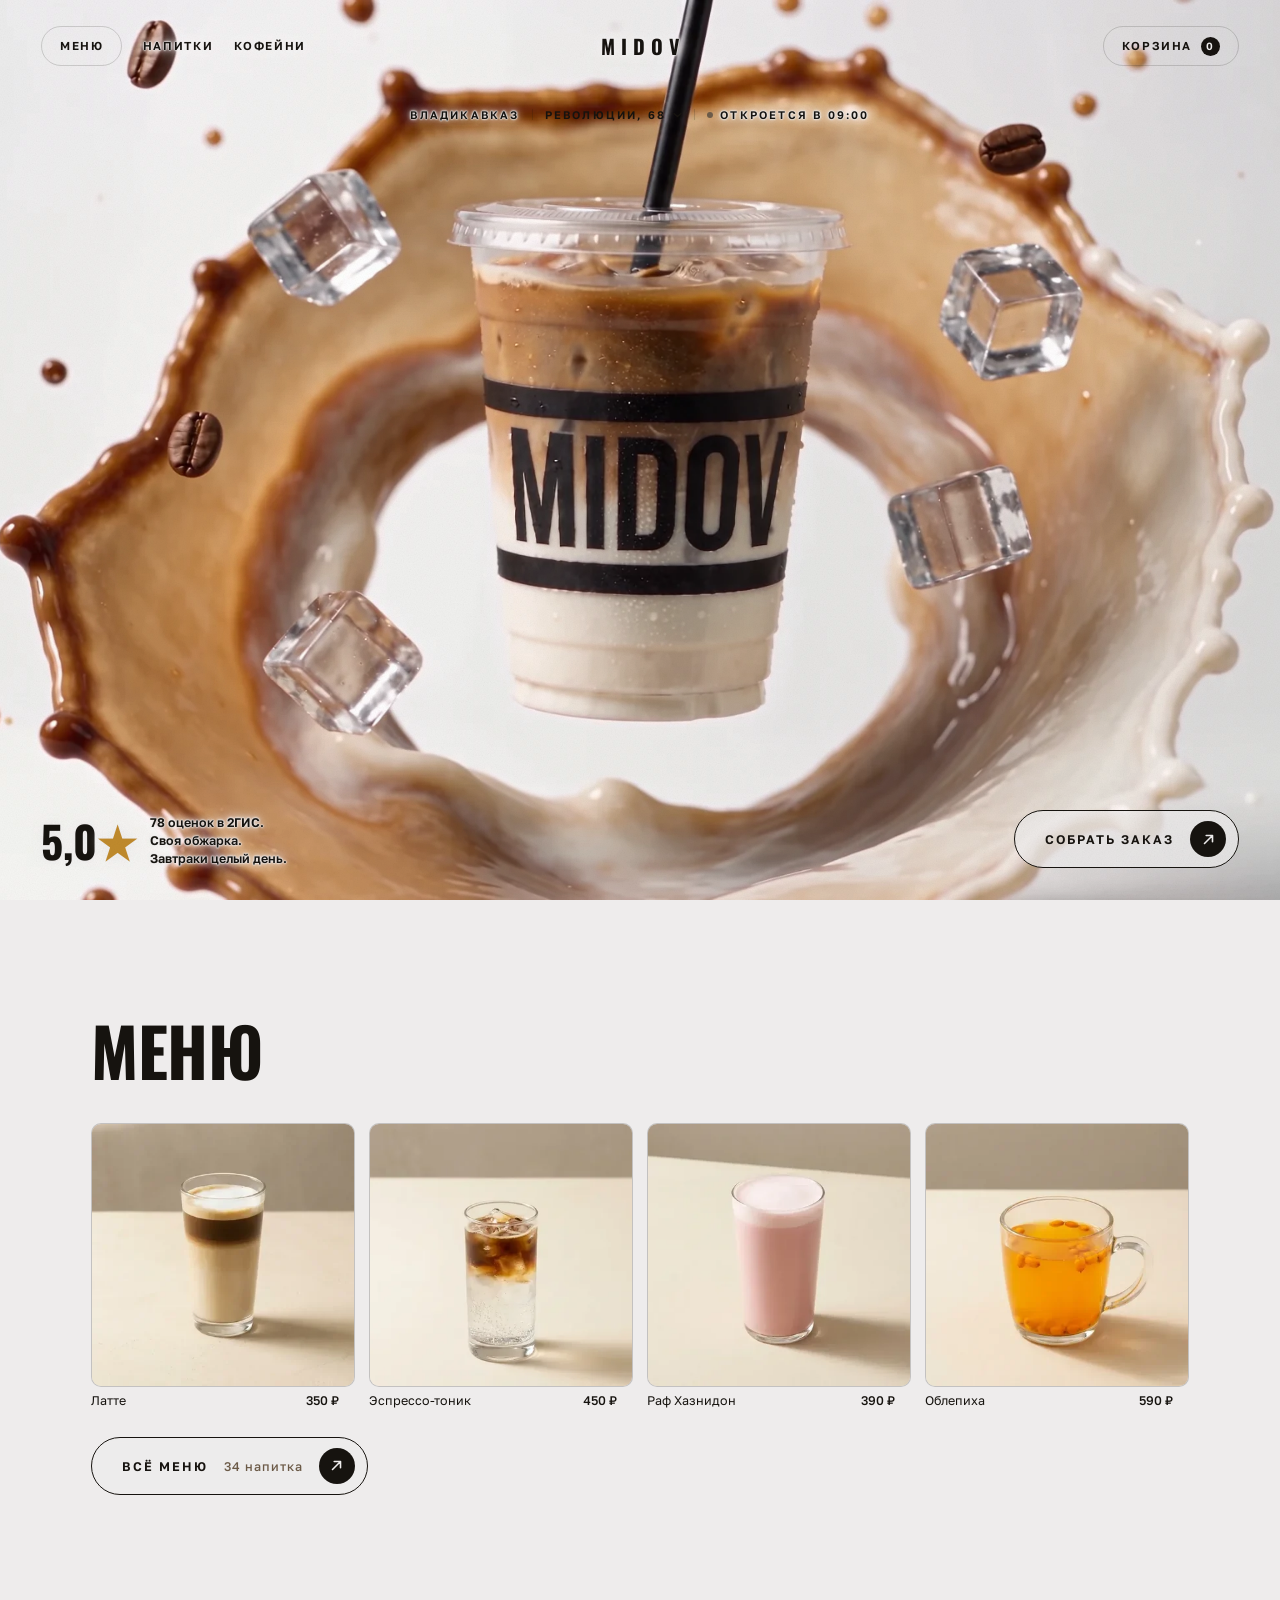
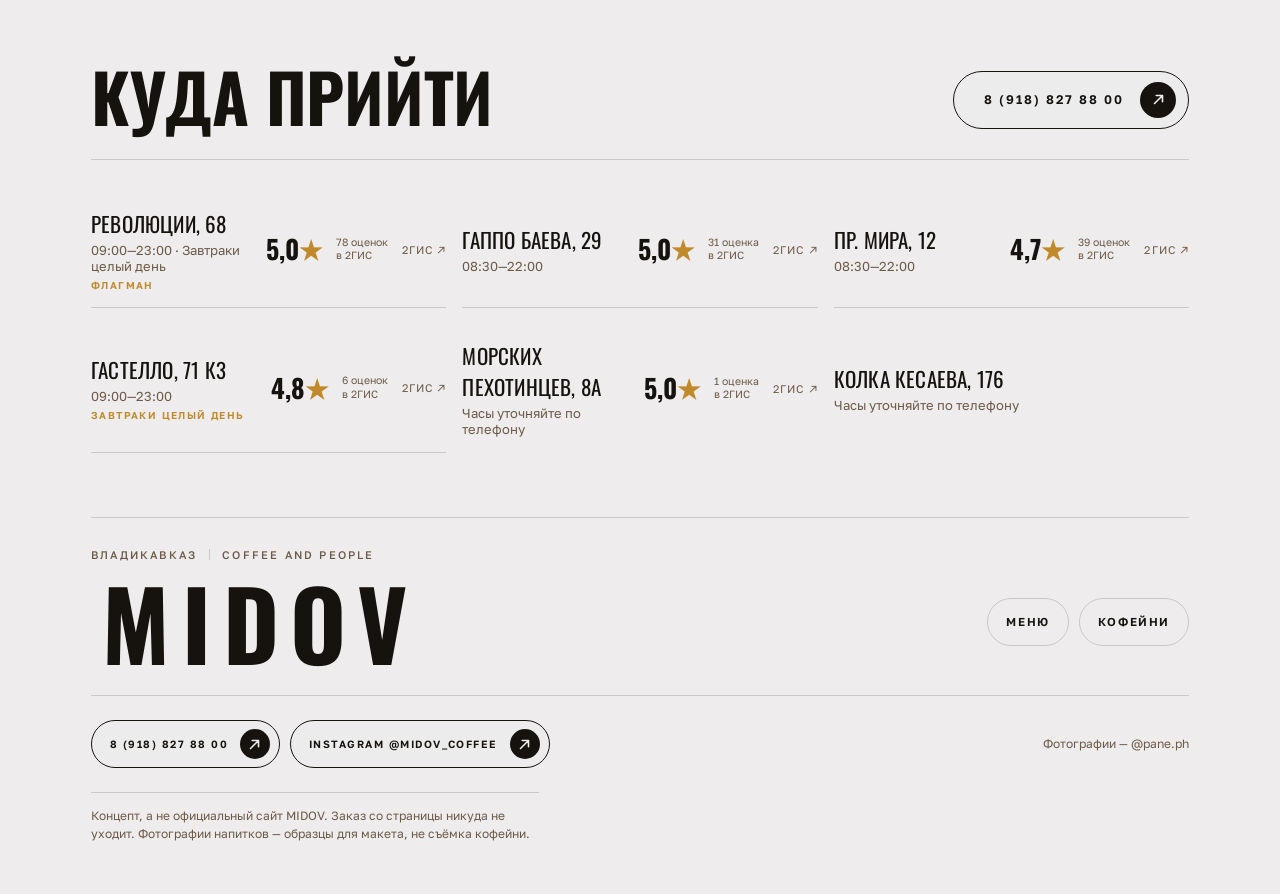
==== commit 98ab536e: "Первый экран без зависаний, на весь экран и без полос Ролики шли медленнее, чем играли, и всплеск вс" ====
--- a/index.html
+++ b/index.html
@@ -94,6 +94,20 @@
   isolation: isolate;
 }
 
+/* Первый экран светлый в любой теме. Ролик снят на светлом фоне, и
+   засветка под текстом сверху и снизу должна быть ему в тон. В тёмной
+   теме она брала тёмную бумагу страницы и ложилась на кадр чёрными
+   полосами. Ниже первого экрана страница идёт в теме гостя. */
+.hero {
+  --paper:    #EEECEC;
+  --ink:      #16130F;
+  --ink-soft: #6B5A47;
+  --ochre:    #C08A2C;
+  --hairline: rgba(22, 19, 15, .16);
+  background: var(--paper);
+  color: var(--ink);
+}
+
 /* ── Сцена ───────────────────────────────────────────────
    Ролик снят на холодном сером фоне, а страница кремовая.
    Умножение на цвет бумаги сажает белое видео ровно в тон
@@ -135,39 +149,10 @@
 
 
 
-/* Засветка бумагой сверху и снизу. Кадр занят почти целиком,
-   и без неё шапка с заголовком тонут в кофе. Уменьшать сцену
-   нельзя — в ней вся суть, поэтому отвоёвываем полосы светом.
-
-   Полосы доведены до строк, которые на них стоят. Прежние держали
-   контраст, пока внизу кадра оставался спокойный фон; на нынешнем
-   ролике под строку рейтинга приходит светлый всплеск, и она пропадала:
-   1,77 на светлой теме и ровно 1,00 на тёмной при норме 4,5 — то есть
-   цвет текста в цвет кофе. Строка адреса давала 2,00 и 2,20.
-
-   На узком экране это уже исправлено (см. медиазапрос ниже), там те же
-   цифры вышли за 5. Здесь — то же самое лекарство: солнце садится ниже,
-   а середина кадра, где и происходит всплеск, остаётся нетронутой. */
-.hero::before {
-  content: "";
-  position: absolute;
-  inset: 0;
-  z-index: 2;
-  pointer-events: none;
-  background:
-    linear-gradient(to bottom,
-      var(--paper) 0%,
-      var(--paper) 15%,
-      color-mix(in srgb, var(--paper) 74%, transparent) 21%,
-      color-mix(in srgb, var(--paper) 28%, transparent) 30%,
-      transparent 39%),
-    linear-gradient(to top,
-      var(--paper) 0%,
-      var(--paper) 11%,
-      color-mix(in srgb, var(--paper) 62%, transparent) 18%,
-      color-mix(in srgb, var(--paper) 24%, transparent) 26%,
-      transparent 34%);
-}
+/* Засветки сверху и снизу здесь больше нет: ролик идёт на весь экран.
+   Она держала контраст текста, но читалась как поля — две полосы бумаги
+   поверх кадра. Текст теперь держится сам (см. «Текст поверх кадра»
+   ниже). */
 
 /* Бумажное зерно поверх всего. */
 .hero::after {
@@ -307,6 +292,29 @@
 .cta:hover { background: var(--ink); color: var(--paper); }
 .cta:hover .cta__arrow { background: var(--paper); color: var(--ink); transform: rotate(45deg); }
 
+/* ── Текст поверх кадра ──────────────────────────────────────
+   Кадр доходит до самых краёв: внизу в начале всплеска лужа кофе,
+   наверху в петле корона и зёрна. Мелкий текст на нём падал до 1,0–3,3
+   при норме 4,5. Ни полос, ни плашек: букву отделяет от кадра мягкий
+   ореол цвета бумаги. На светлом фоне его не видно вовсе, на кофе он
+   даёт каждой букве свой светлый край.
+
+   Только внутри .hero: те же классы стоят в меню, в карточках кофеен
+   и в подвале, где под ними ровная бумага. Кнопкам ореол не нужен —
+   у них своя заливка или обводка. */
+.hero .nav__link,
+.hero .nav__mark,
+.hero .eyebrow,
+.hero .proof {
+  text-shadow:
+    0 0 1px var(--paper), 0 0 1px var(--paper), 0 0 2px var(--paper),
+    0 0 2px var(--paper), 0 0 4px var(--paper), 0 0 8px var(--paper),
+    0 0 16px var(--paper);
+}
+.hero .nav__link,
+.hero .eyebrow,
+.hero .proof__text { color: var(--ink); font-weight: 600; }
+
 /* ── Появление ───────────────────────────────────────────── */
 
 .js .hero:not(.anim) .type__inner { transform: translateY(106%); }
@@ -341,42 +349,6 @@
      забирала молочная лужа, а надпись на стакане уезжала под нижнюю
      строку с рейтингом. */
   .scene__video { object-position: center 44%; }
-
-  /* Строка рейтинга получает свою подложку — ровно тем же приёмом, каким
-     держится кнопка заказа. Без неё текст лежит прямо на всплеске, и
-     контраст падает до 1,80:1 при норме 4,5. Усиливать засветку дальше
-     нельзя: она вымоет сам всплеск, ради которого экран и сделан. */
-  .proof {
-    padding: 10px 14px;
-    border-radius: 16px;
-    /* Плотная, а не полупрозрачная: сквозь 82% всплеск всё равно
-       просвечивал и держал контраст на 3,16 вместо 4,5. */
-    background: var(--paper);
-  }
-
-  /* Вертикальный ролик доходит до самого низа кадра, и нижняя строка легла
-     прямо на всплеск: контраст упал до 1,80:1 при норме 4,5. Прежней
-     засветки хватало, когда внизу оставался чистый фон. Усиливаем её
-     на узком экране — ровно настолько, чтобы текст читался, не пряча
-     сам всплеск. */
-  .hero::before {
-    background:
-      /* Верхняя засветка доведена до места, где стоит строка адреса.
-         Прежней хватало на светлой теме и не хватало на тёмной: ролик
-         яркий, текст тоже светлый, и на полупрозрачной подложке
-         контраст падал до 2,39 при норме 4,5. */
-      linear-gradient(to bottom,
-        var(--paper) 0%,
-        var(--paper) 13%,
-        color-mix(in srgb, var(--paper) 82%, transparent) 20%,
-        color-mix(in srgb, var(--paper) 34%, transparent) 30%,
-        transparent 42%),
-      linear-gradient(to top,
-        var(--paper) 0%,
-        color-mix(in srgb, var(--paper) 92%, transparent) 12%,
-        color-mix(in srgb, var(--paper) 62%, transparent) 22%,
-        transparent 34%);
-  }
 
   .footline { flex-direction: column; align-items: stretch; gap: 14px; }
   .cta { justify-content: space-between; padding-right: 11px; }
@@ -542,8 +514,10 @@
            data-poster-v="assets/video/hero-v-poster.webp" muted autoplay playsinline preload="auto">
       <source src="assets/video/hero-splash.mp4" data-src-v="assets/video/hero-loop-v.mp4" type="video/mp4">
     </video>
+    <!-- Петля сама не качается и сама не запускается: её грузит hero.js
+         после всплеска, чтобы два файла не делили канал пополам. -->
     <video class="scene__video scene__video--idle" poster="assets/video/hero-idle-poster.webp"
-           data-poster-v="assets/video/hero-v-poster.webp" muted autoplay playsinline preload="auto" loop>
+           data-poster-v="assets/video/hero-v-poster.webp" muted playsinline preload="none" loop>
       <source src="assets/video/hero-idle.mp4" type="video/mp4">
     </video>
   </div>
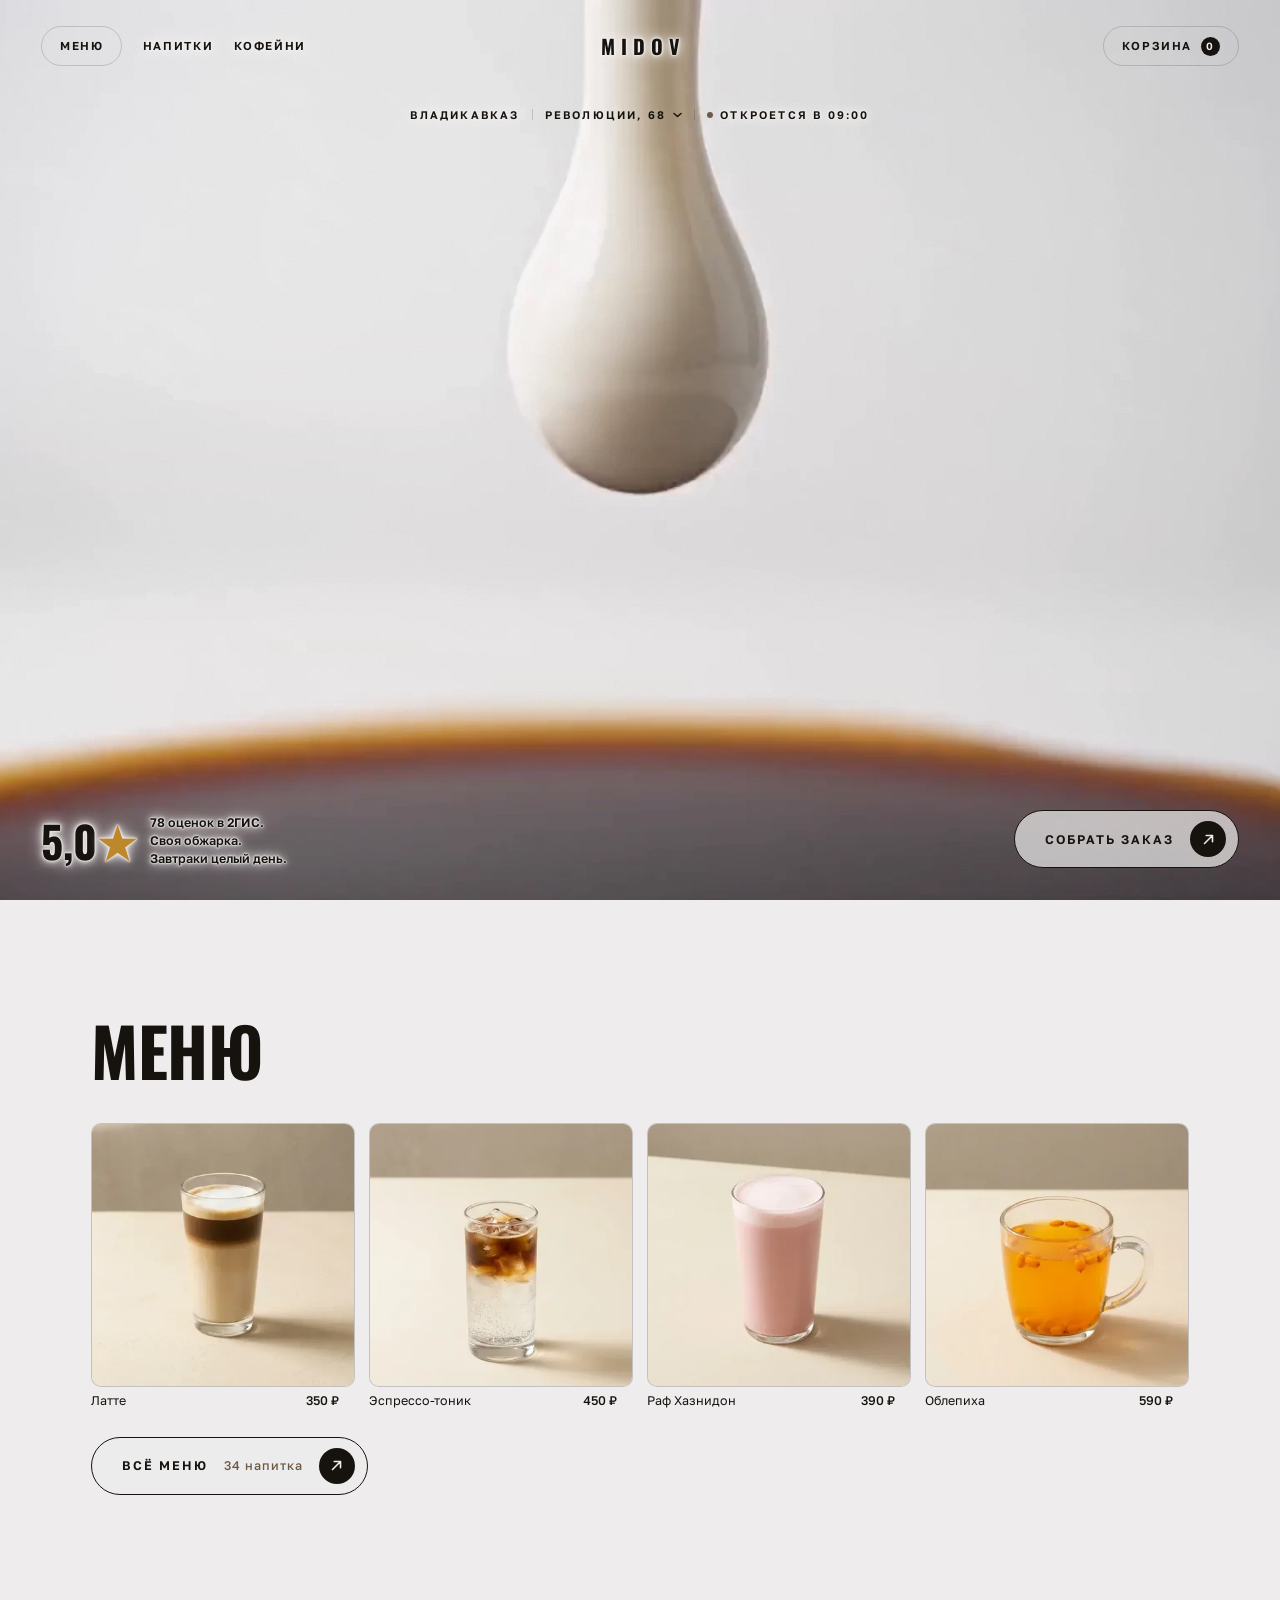
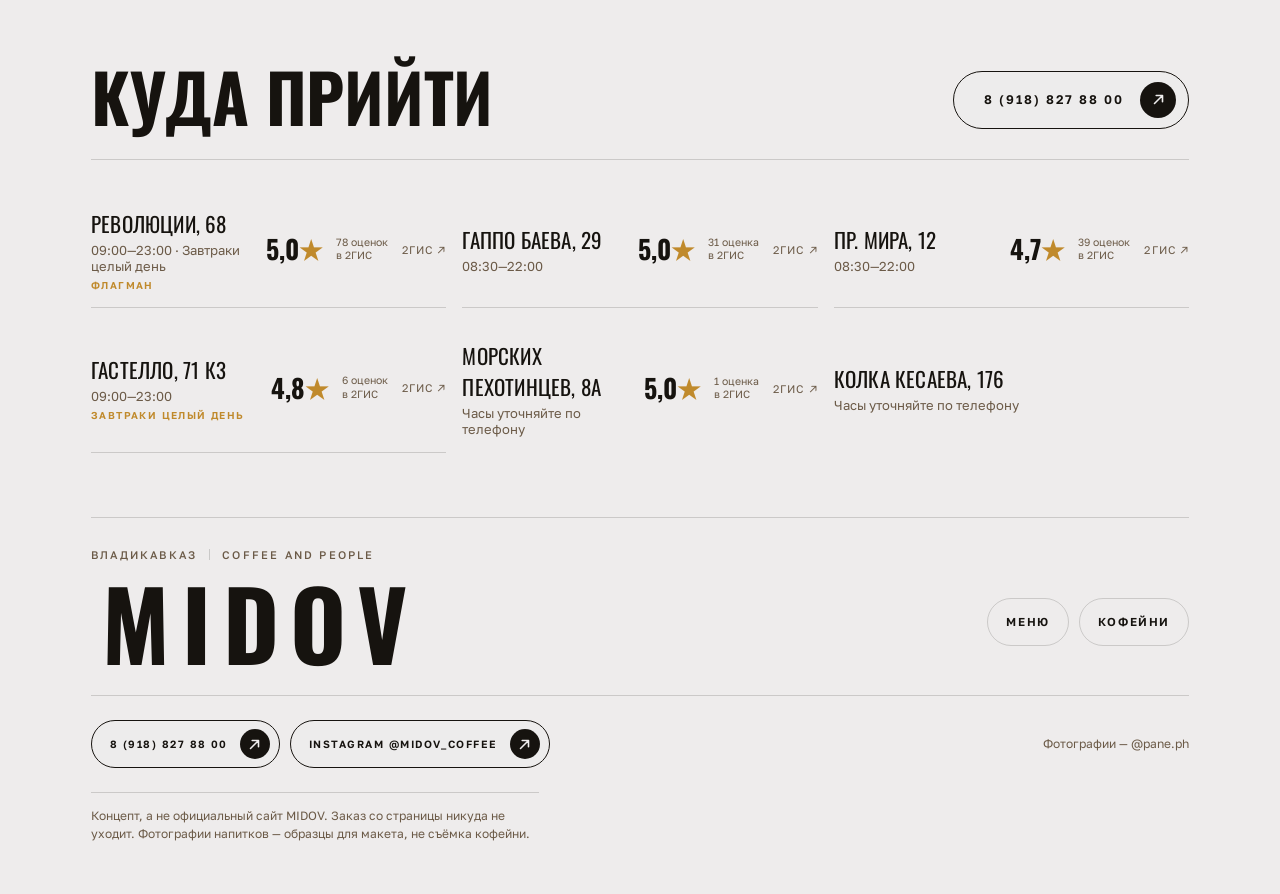
==== commit c8887e58: "Всплеск стартует раньше и без скачка Постер всплеска — его первый кадр, капля молока над кофе: ожида" ====
--- a/index.html
+++ b/index.html
@@ -31,8 +31,13 @@
 
 <!-- Постер первого кадра грузим раньше всего: он появляется на экране
      до того, как доиграет хоть один кадр видео, и решает, увидит гость
-     кофе или белый прямоугольник. -->
-<link rel="preload" as="image" href="assets/video/hero-splash-poster.webp">
+     кофе или белый прямоугольник.
+
+     Это буквально первый кадр всплеска. Здесь стояла собранная
+     композиция, и пока всплеск качался, гость видел готовый стакан, а
+     затем ролик откатывался к капле молока. Теперь ожидание выглядит
+     как начало сцены, и старт ролика продолжает кадр без скачка. -->
+<link rel="preload" as="image" href="assets/video/hero-splash-first.webp">
 
 <!-- Стили первого экрана — здесь, внутри разметки, а не отдельным файлом.
      Первый экран и есть вся страница на этом шаге, поэтому «некритических»
@@ -510,7 +515,7 @@
 <div class="hero">
 
   <div class="scene scene--back" aria-hidden="true">
-    <video class="scene__video scene__video--splash" poster="assets/video/hero-splash-poster.webp"
+    <video class="scene__video scene__video--splash" poster="assets/video/hero-splash-first.webp"
            data-poster-v="assets/video/hero-v-poster.webp" muted autoplay playsinline preload="auto">
       <source src="assets/video/hero-splash.mp4" data-src-v="assets/video/hero-loop-v.mp4" type="video/mp4">
     </video>
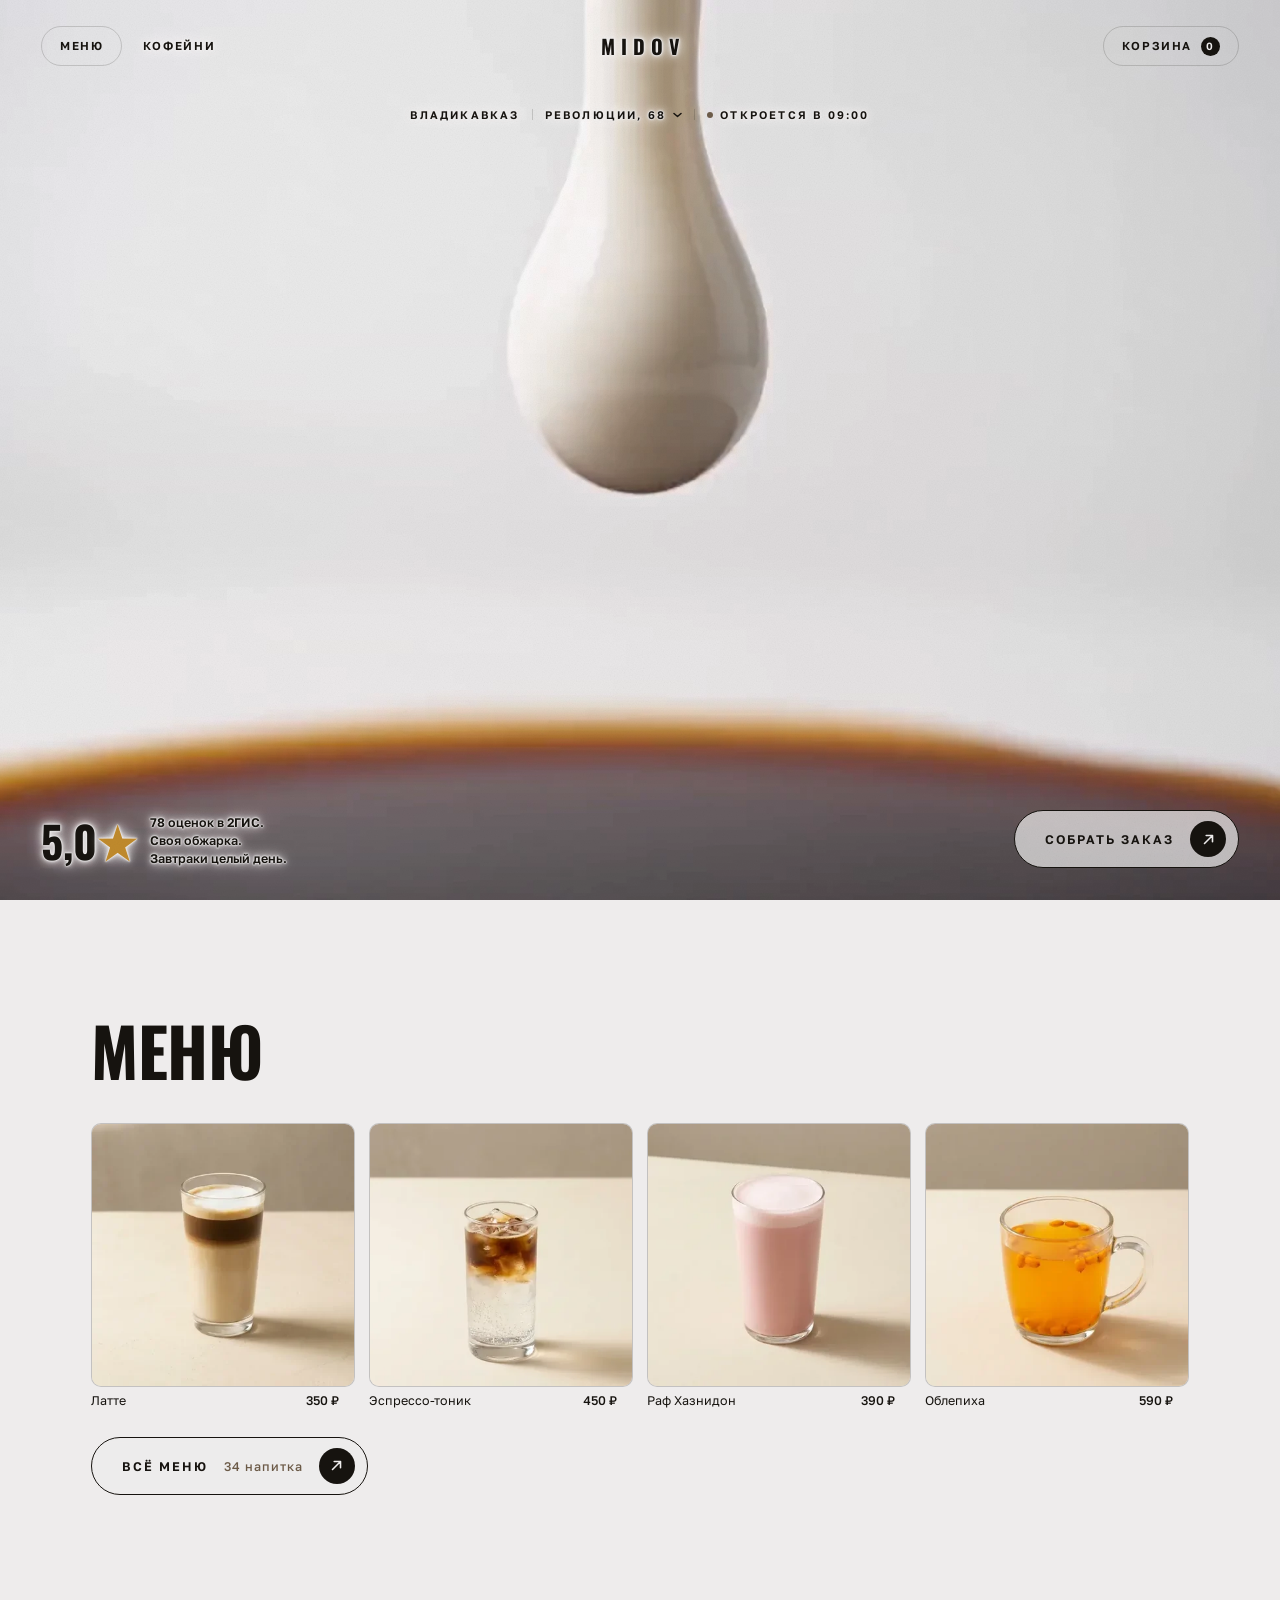
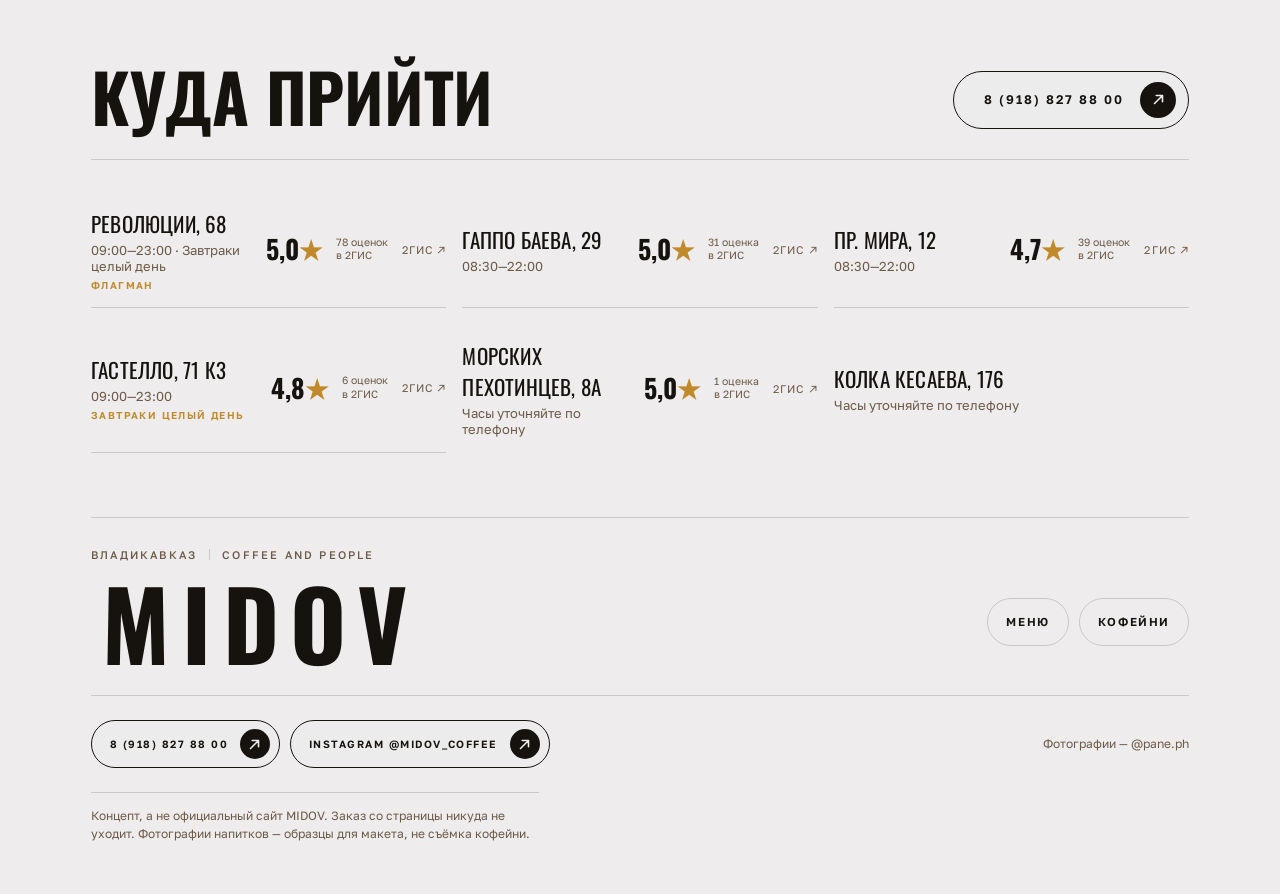
==== commit c56f0851: "Шапка без «Напитков», ореол у адреса, плавные переходы к разделам «Напитки» вели туда же, куда «Меню" ====
--- a/index.html
+++ b/index.html
@@ -319,6 +319,9 @@
 .hero .nav__link,
 .hero .eyebrow,
 .hero .proof__text { color: var(--ink); font-weight: 600; }
+/* Адрес в строке — кнопка выбора кофейни, а кнопкам браузер сбрасывает
+   тень текста. Без этой строки ореол обходил ровно адрес. */
+.hero .picker__btn { text-shadow: inherit; }
 
 /* ── Появление ───────────────────────────────────────────── */
 
@@ -530,7 +533,6 @@
   <header class="nav">
     <div class="nav__left">
       <a class="pill" href="#menu">Меню</a>
-      <a class="nav__link nav__links" href="#menu">Напитки</a>
       <a class="nav__link nav__links" href="#shops">Кофейни</a>
     </div>
     <span class="nav__mark">MIDOV</span>
